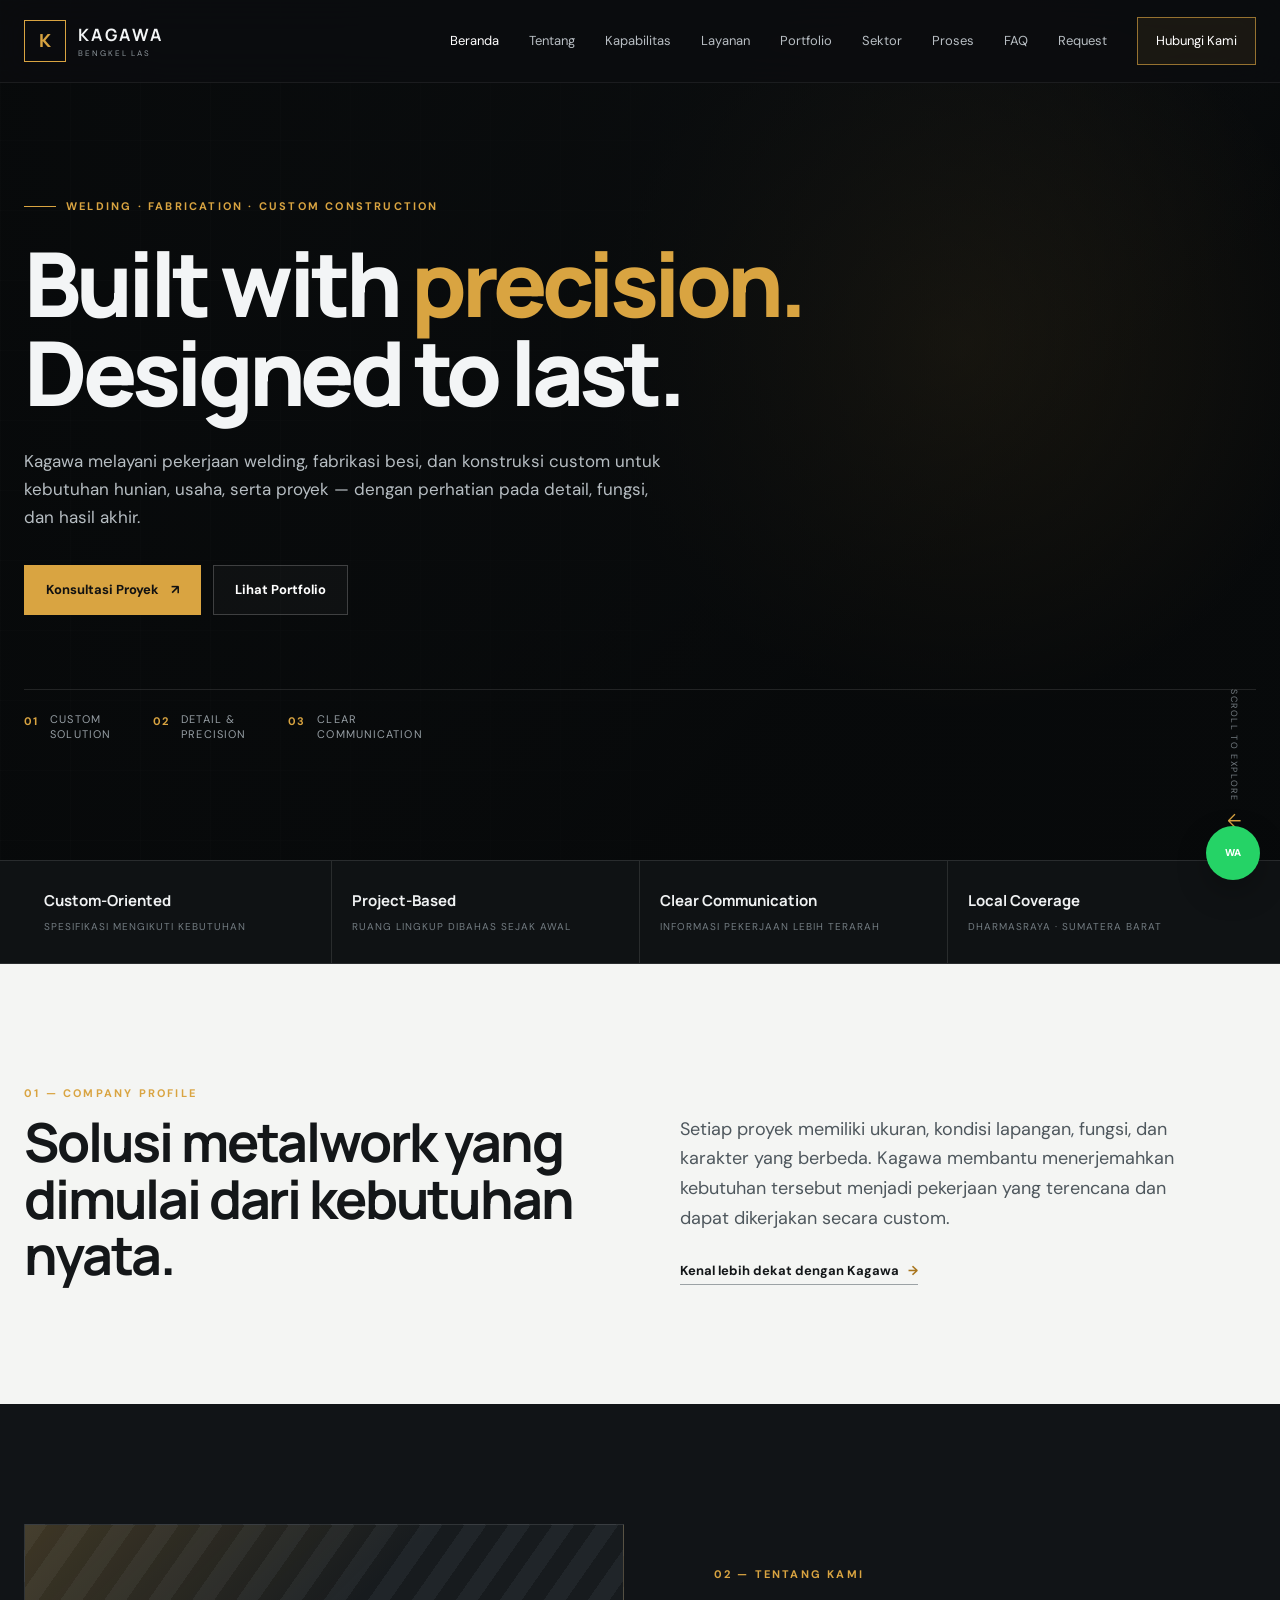
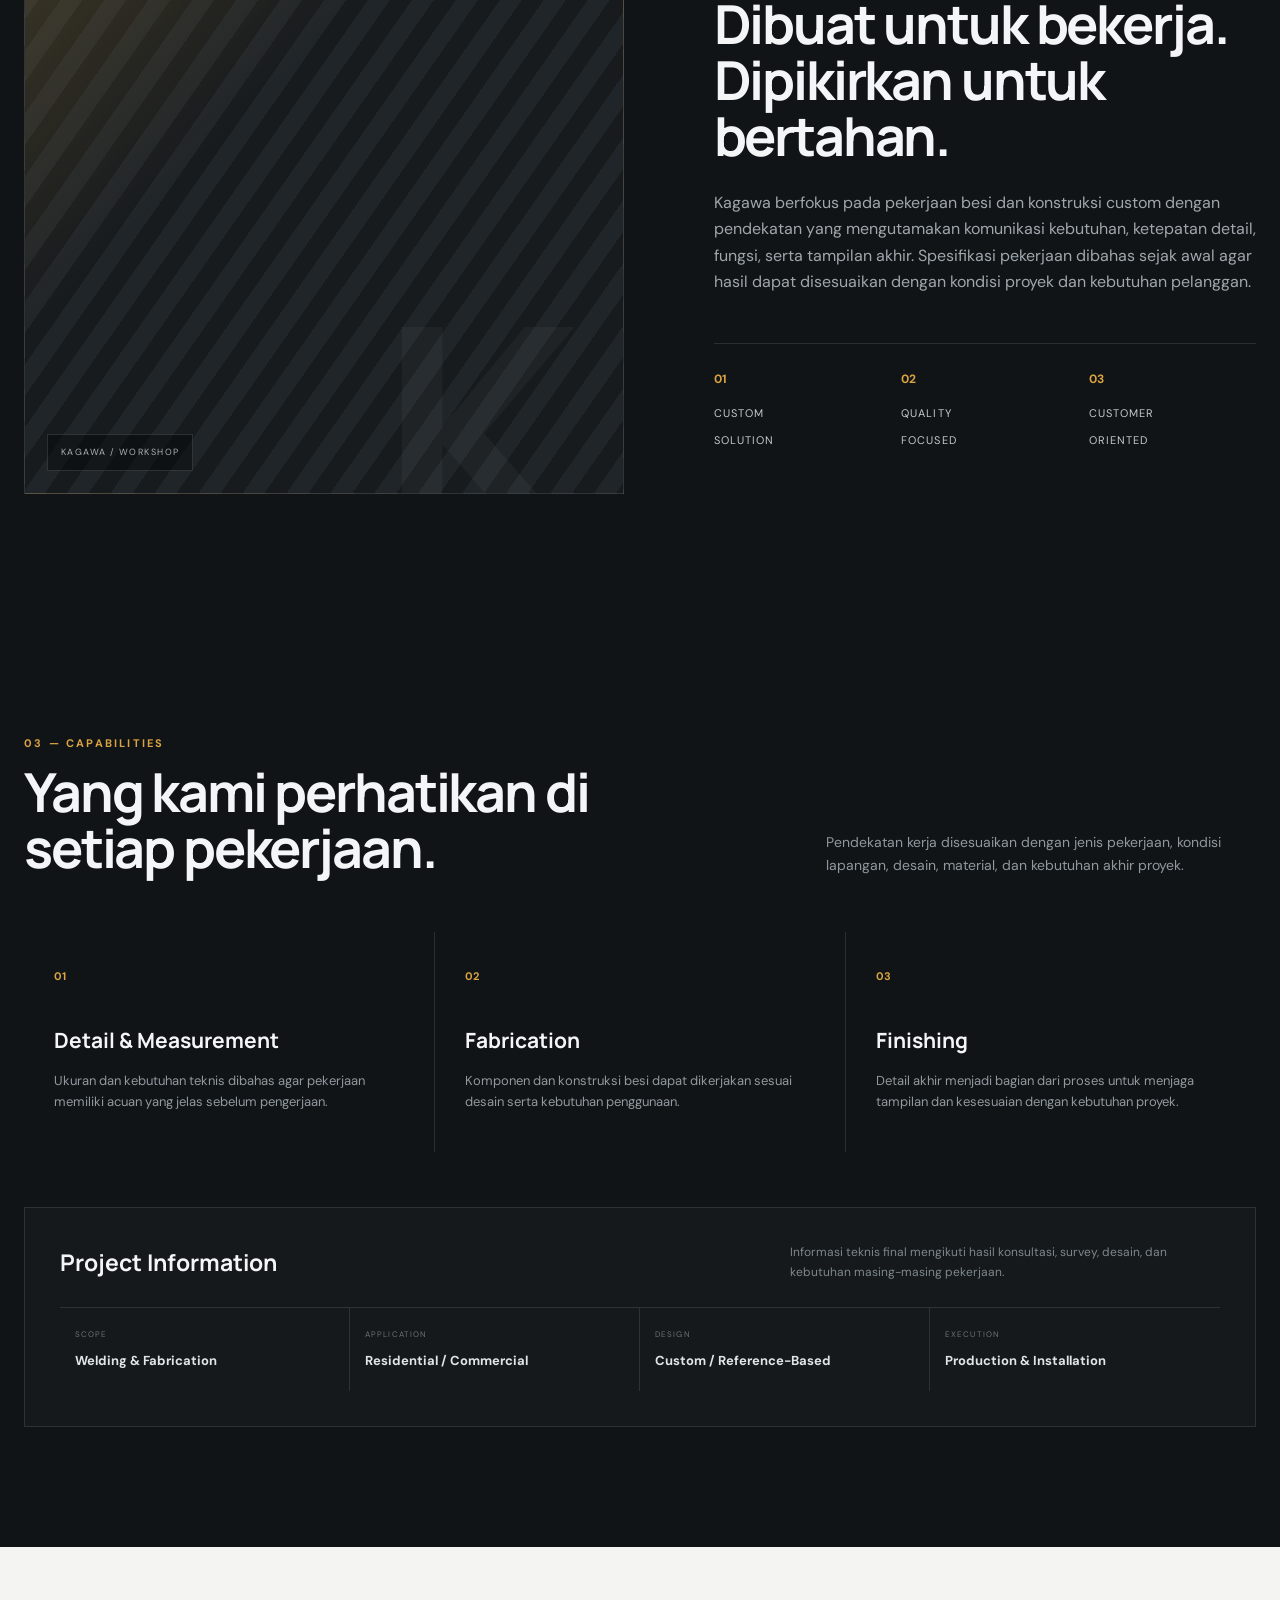
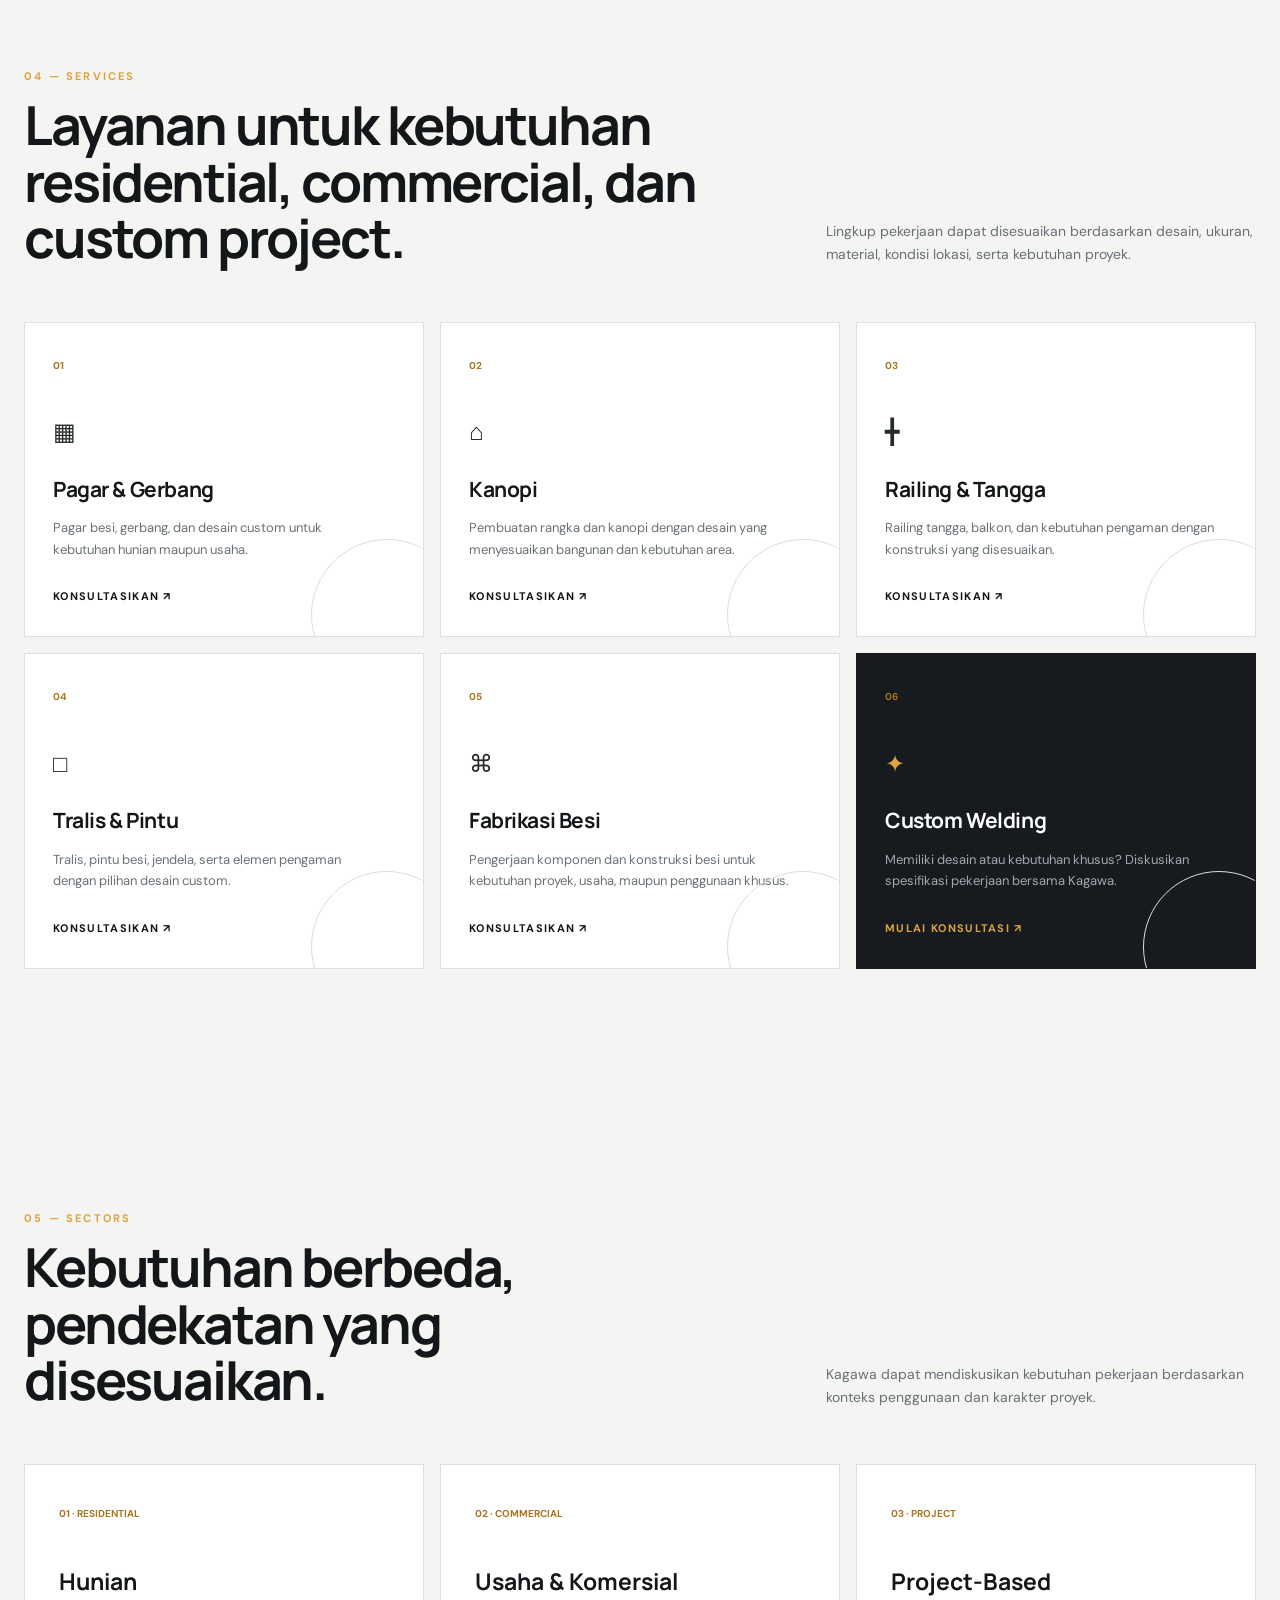
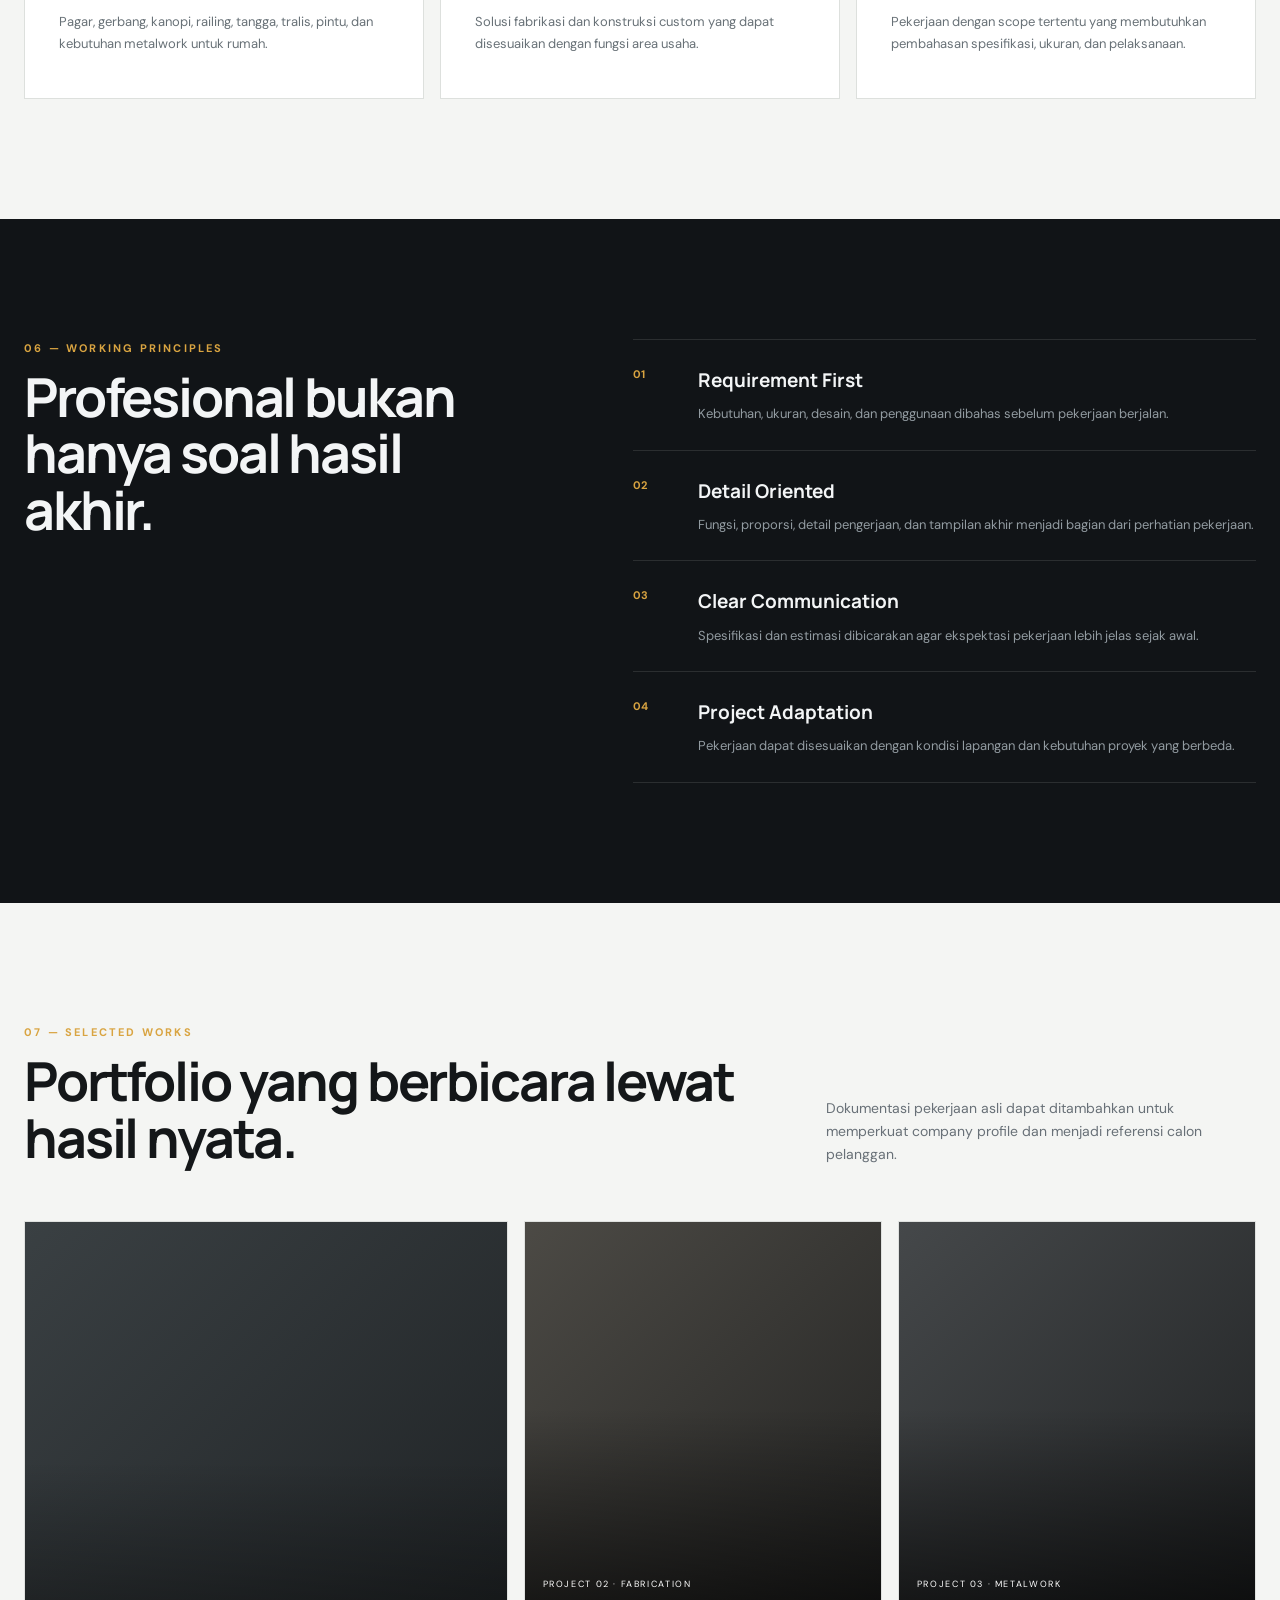
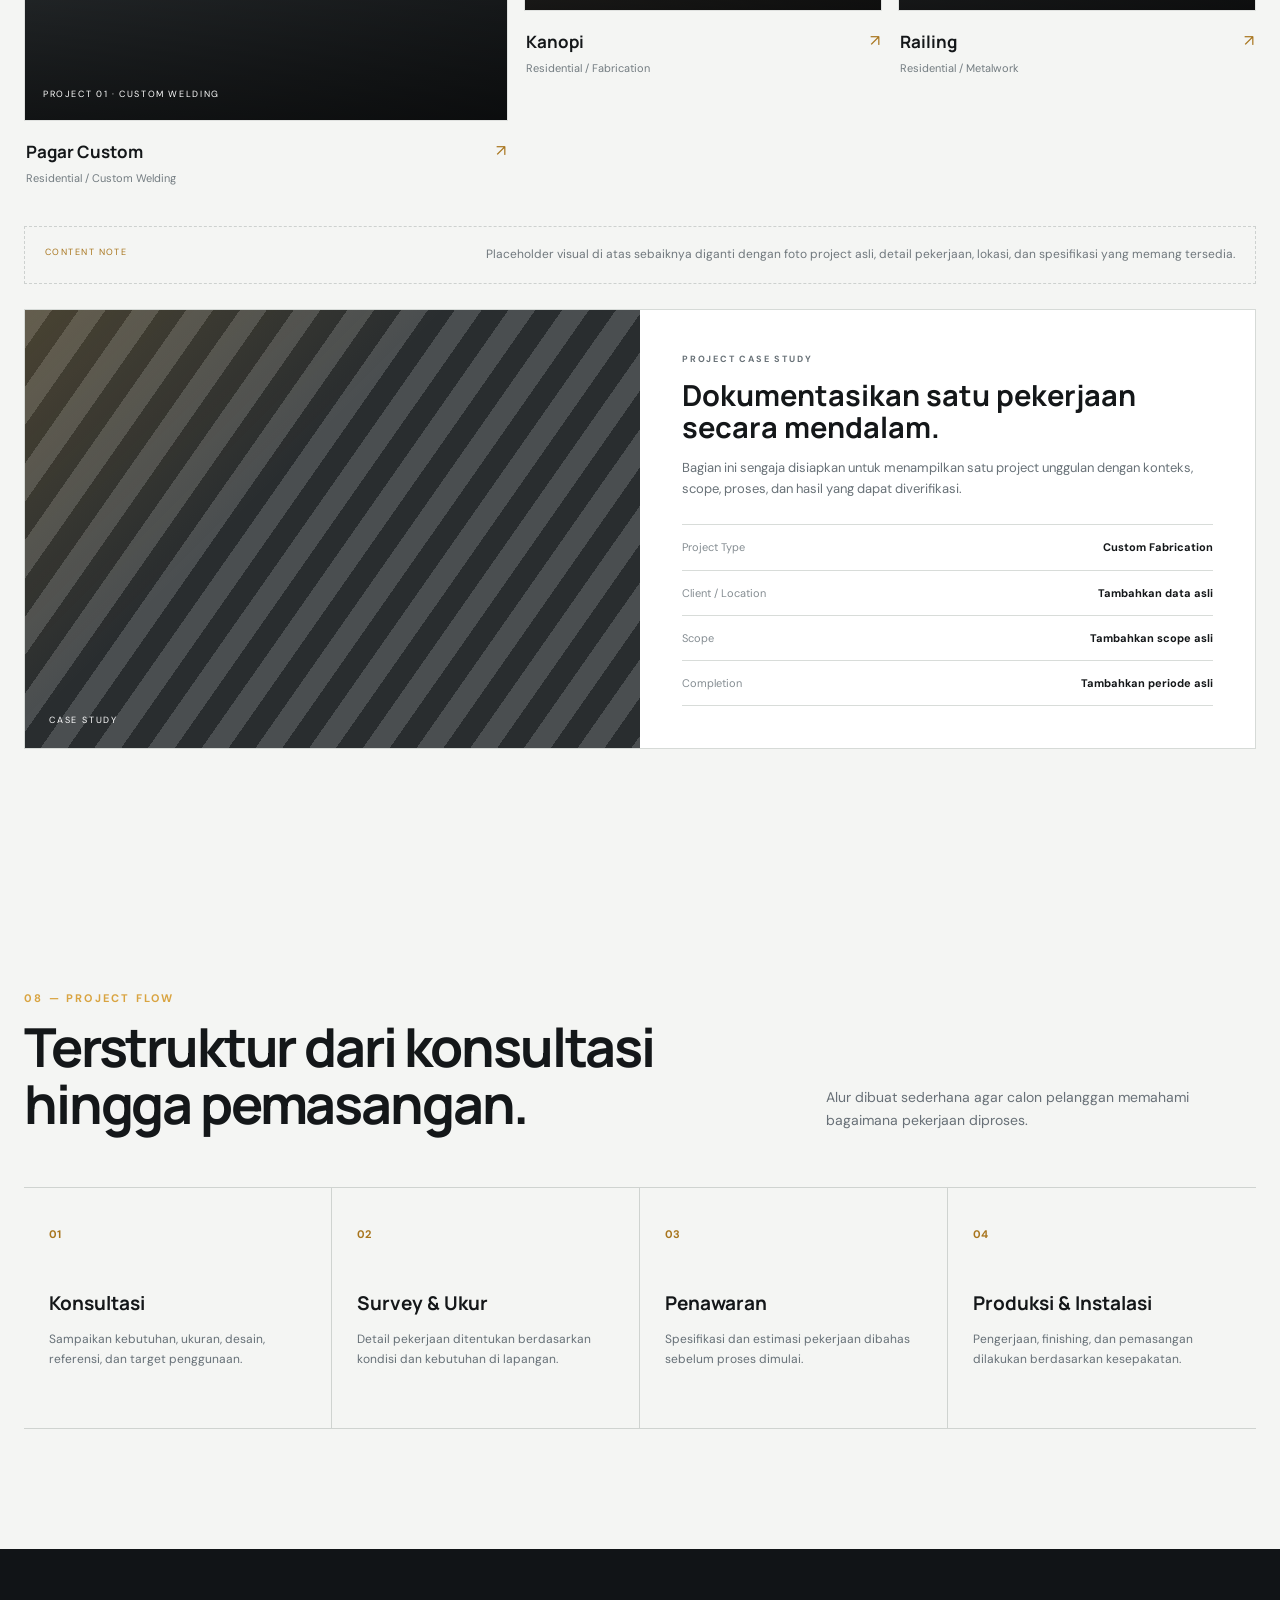
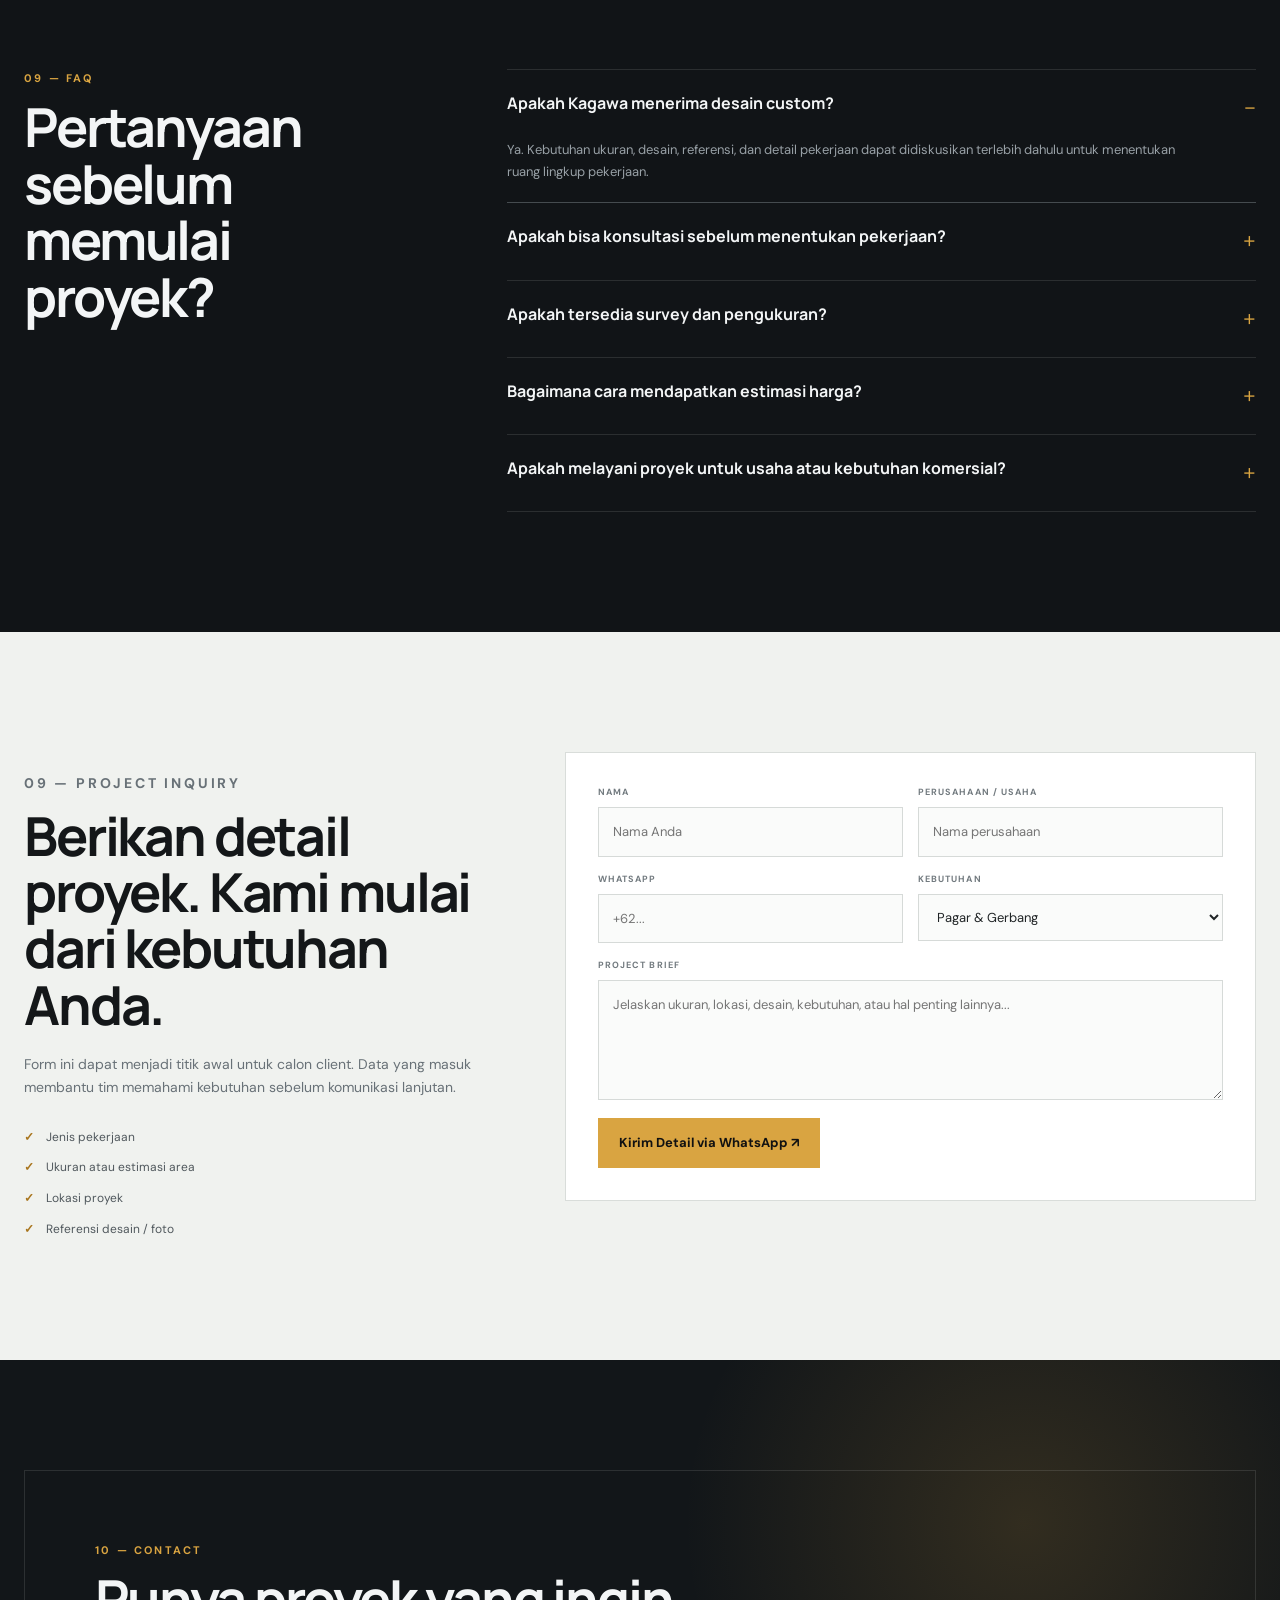
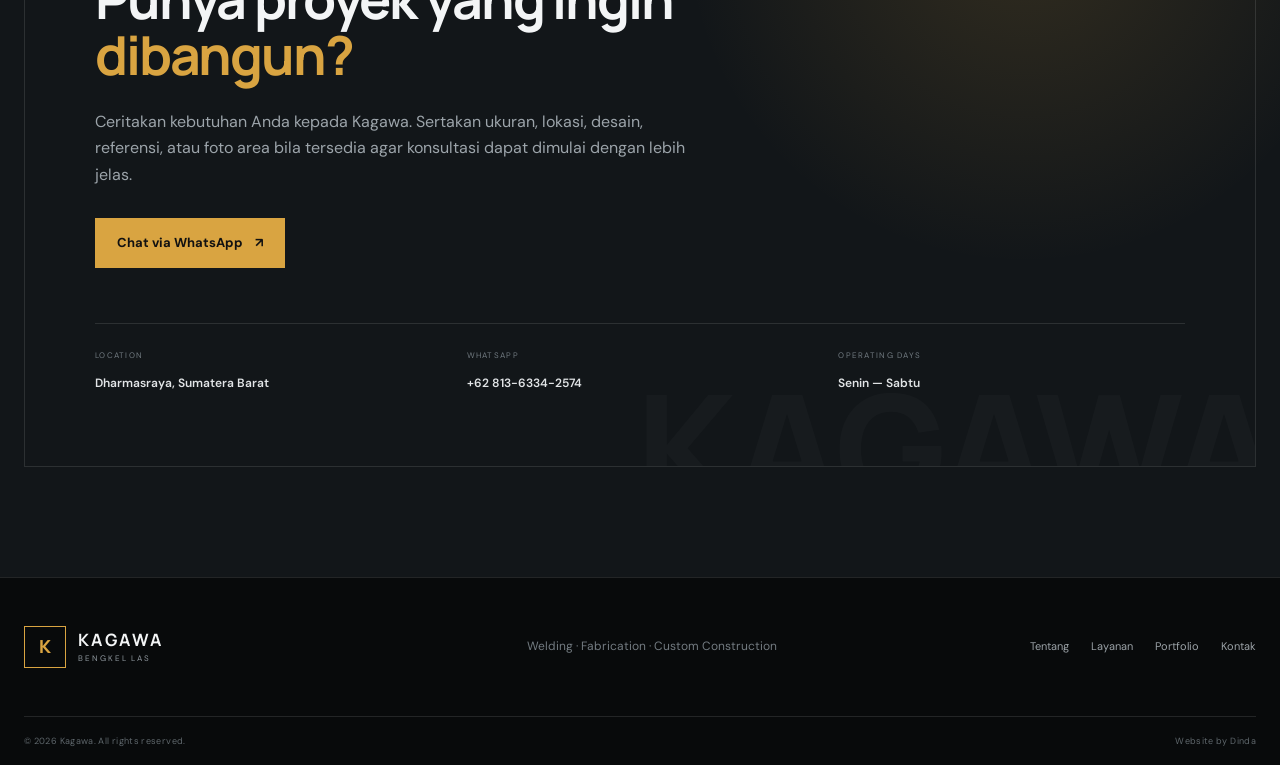
==== index.html @ aa4984dc "Rename kagawa_corporate_profile_v4.html to index.html" ====
<!DOCTYPE html>
<html lang="id">
<head>
  <meta charset="UTF-8">
  <meta name="viewport" content="width=device-width, initial-scale=1.0">

  <title>KAGAWA | Welding, Fabrication & Custom Construction</title>
  <meta name="description" content="Kagawa menyediakan pekerjaan welding, fabrikasi besi, dan custom construction untuk kebutuhan hunian, komersial, dan proyek.">
  <meta name="theme-color" content="#0b0d0f">

  <meta property="og:title" content="KAGAWA — Welding, Fabrication & Custom Construction">
  <meta property="og:description" content="Solusi pekerjaan las, fabrikasi, dan konstruksi custom dengan pendekatan yang terukur dan berorientasi pada kebutuhan proyek.">
  <meta property="og:type" content="website">

  <link rel="preconnect" href="https://fonts.googleapis.com">
  <link rel="preconnect" href="https://fonts.gstatic.com" crossorigin>
  <link href="https://fonts.googleapis.com/css2?family=DM+Sans:wght@400;500;600;700&family=Manrope:wght@500;600;700;800&display=swap" rel="stylesheet">

  <link rel="stylesheet" href="kagawa_v4.css">

</head>

<body>
<div class="page-loader" aria-hidden="true"><div class="loader-mark">K</div><div class="loader-line"><span></span></div><small>PREPARING EXPERIENCE</small></div>
<div class="scroll-progress" aria-hidden="true"><span></span></div>
<header class="site-header" id="top">
  <div class="container nav-wrap">
    <a class="brand" href="#top" aria-label="Kagawa">
      <span class="brand-mark">K</span>
      <span><strong>KAGAWA</strong><small>BENGKEL LAS</small></span>
    </a>

    <button class="menu-toggle" aria-label="Buka menu" aria-expanded="false">
      <span></span><span></span><span></span>
    </button>

    <nav class="nav-menu">
      <a href="#home" class="active">Beranda</a>
      <a href="#about">Tentang</a>
      <a href="#capabilities">Kapabilitas</a>
      <a href="#services">Layanan</a>
      <a href="#projects">Portfolio</a>
      <a href="#sectors">Sektor</a>
      <a href="#process">Proses</a>
      <a href="#faq">FAQ</a>
      <a href="#request">Request</a>
      <a href="#contact" class="nav-cta">Hubungi Kami</a>
    </nav>
  </div>
</header>

<main>
  <section class="hero hero-reveal" id="home">
    <div class="container hero-content">
      <div class="eyebrow"><span></span> WELDING · FABRICATION · CUSTOM CONSTRUCTION</div>
      <h1>Built with <em>precision.</em><br>Designed to last.</h1>
      <p class="hero-text">
        Kagawa melayani pekerjaan welding, fabrikasi besi, dan konstruksi custom
        untuk kebutuhan hunian, usaha, serta proyek — dengan perhatian pada
        detail, fungsi, dan hasil akhir.
      </p>

      <div class="hero-actions">
        <a href="#contact" class="btn btn-primary">Konsultasi Proyek <span>↗</span></a>
        <a href="#projects" class="btn btn-ghost">Lihat Portfolio</a>
      </div>

      <div class="hero-meta">
        <div><strong>01</strong><span>Custom<br>Solution</span></div>
        <div><strong>02</strong><span>Detail &<br>Precision</span></div>
        <div><strong>03</strong><span>Clear<br>Communication</span></div>
      </div>
    </div>
    <div class="hero-scroll">SCROLL TO EXPLORE <span>↓</span></div>
  </section>

  <section class="trust-strip reveal">
    <div class="container trust-grid">
      <div class="trust-item reveal-item"><strong>Custom-Oriented</strong><span>Spesifikasi mengikuti kebutuhan</span></div>
      <div class="trust-item reveal-item"><strong>Project-Based</strong><span>Ruang lingkup dibahas sejak awal</span></div>
      <div class="trust-item reveal-item"><strong>Clear Communication</strong><span>Informasi pekerjaan lebih terarah</span></div>
      <div class="trust-item reveal-item"><strong>Local Coverage</strong><span>Dharmasraya · Sumatera Barat</span></div>
    </div>
  </section>

  <section class="intro section reveal">
    <div class="container intro-grid">
      <div>
        <p class="section-label">01 — COMPANY PROFILE</p>
        <h2>Solusi metalwork yang dimulai dari kebutuhan nyata.</h2>
      </div>
      <div class="intro-copy">
        <p>
          Setiap proyek memiliki ukuran, kondisi lapangan, fungsi, dan karakter
          yang berbeda. Kagawa membantu menerjemahkan kebutuhan tersebut menjadi
          pekerjaan yang terencana dan dapat dikerjakan secara custom.
        </p>
        <a href="#about" class="text-link">Kenal lebih dekat dengan Kagawa <span>→</span></a>
      </div>
    </div>
  </section>

  <section class="about section dark reveal" id="about">
    <div class="container about-grid">
      <div class="about-image" role="img" aria-label="Visual workshop Kagawa">
        <div class="image-tag">KAGAWA / WORKSHOP</div>
      </div>

      <div class="about-content">
        <p class="section-label">02 — TENTANG KAMI</p>
        <h2>Dibuat untuk bekerja. Dipikirkan untuk bertahan.</h2>
        <p>
          Kagawa berfokus pada pekerjaan besi dan konstruksi custom dengan
          pendekatan yang mengutamakan komunikasi kebutuhan, ketepatan detail,
          fungsi, serta tampilan akhir. Spesifikasi pekerjaan dibahas sejak awal
          agar hasil dapat disesuaikan dengan kondisi proyek dan kebutuhan pelanggan.
        </p>

        <div class="stats">
          <div><strong>01</strong><span>Custom<br>Solution</span></div>
          <div><strong>02</strong><span>Quality<br>Focused</span></div>
          <div><strong>03</strong><span>Customer<br>Oriented</span></div>
        </div>
      </div>
    </div>
  </section>

  <section class="section dark" id="capabilities">
    <div class="container">
      <div class="section-head">
        <div>
          <p class="section-label">03 — CAPABILITIES</p>
          <h2>Yang kami perhatikan di setiap pekerjaan.</h2>
        </div>
        <p class="section-desc">
          Pendekatan kerja disesuaikan dengan jenis pekerjaan, kondisi lapangan,
          desain, material, dan kebutuhan akhir proyek.
        </p>
      </div>

      <div class="capability-grid reveal-item">
        <article class="capability reveal-item">
          <span class="capability-number">01</span>
          <h3>Detail & Measurement</h3>
          <p>Ukuran dan kebutuhan teknis dibahas agar pekerjaan memiliki acuan yang jelas sebelum pengerjaan.</p>
        </article>
        <article class="capability reveal-item">
          <span class="capability-number">02</span>
          <h3>Fabrication</h3>
          <p>Komponen dan konstruksi besi dapat dikerjakan sesuai desain serta kebutuhan penggunaan.</p>
        </article>
        <article class="capability reveal-item">
          <span class="capability-number">03</span>
          <h3>Finishing</h3>
          <p>Detail akhir menjadi bagian dari proses untuk menjaga tampilan dan kesesuaian dengan kebutuhan proyek.</p>
        </article>
      </div>

      <div class="spec-box">
        <div class="spec-box-head">
          <h3>Project Information</h3>
          <p>Informasi teknis final mengikuti hasil konsultasi, survey, desain, dan kebutuhan masing-masing pekerjaan.</p>
        </div>
        <div class="spec-grid">
          <div class="spec-item"><small>Scope</small><strong>Welding & Fabrication</strong></div>
          <div class="spec-item"><small>Application</small><strong>Residential / Commercial</strong></div>
          <div class="spec-item"><small>Design</small><strong>Custom / Reference-Based</strong></div>
          <div class="spec-item"><small>Execution</small><strong>Production & Installation</strong></div>
        </div>
      </div>
    </div>
  </section>

  <section class="services section light reveal" id="services">
    <div class="container">
      <div class="section-head">
        <div>
          <p class="section-label">04 — SERVICES</p>
          <h2>Layanan untuk kebutuhan residential, commercial, dan custom project.</h2>
        </div>
        <p class="section-desc">
          Lingkup pekerjaan dapat disesuaikan berdasarkan desain, ukuran, material,
          kondisi lokasi, serta kebutuhan proyek.
        </p>
      </div>

      <div class="service-grid">
        <article class="service-card reveal-item">
          <span class="service-number">01</span>
          <div class="service-icon">▦</div>
          <h3>Pagar & Gerbang</h3>
          <p>Pagar besi, gerbang, dan desain custom untuk kebutuhan hunian maupun usaha.</p>
          <a href="#contact">Konsultasikan ↗</a>
        </article>

        <article class="service-card reveal-item">
          <span class="service-number">02</span>
          <div class="service-icon">⌂</div>
          <h3>Kanopi</h3>
          <p>Pembuatan rangka dan kanopi dengan desain yang menyesuaikan bangunan dan kebutuhan area.</p>
          <a href="#contact">Konsultasikan ↗</a>
        </article>

        <article class="service-card reveal-item">
          <span class="service-number">03</span>
          <div class="service-icon">╋</div>
          <h3>Railing & Tangga</h3>
          <p>Railing tangga, balkon, dan kebutuhan pengaman dengan konstruksi yang disesuaikan.</p>
          <a href="#contact">Konsultasikan ↗</a>
        </article>

        <article class="service-card reveal-item">
          <span class="service-number">04</span>
          <div class="service-icon">□</div>
          <h3>Tralis & Pintu</h3>
          <p>Tralis, pintu besi, jendela, serta elemen pengaman dengan pilihan desain custom.</p>
          <a href="#contact">Konsultasikan ↗</a>
        </article>

        <article class="service-card reveal-item">
          <span class="service-number">05</span>
          <div class="service-icon">⌘</div>
          <h3>Fabrikasi Besi</h3>
          <p>Pengerjaan komponen dan konstruksi besi untuk kebutuhan proyek, usaha, maupun penggunaan khusus.</p>
          <a href="#contact">Konsultasikan ↗</a>
        </article>

        <article class="service-card service-featured reveal-item">
          <span class="service-number">06</span>
          <div class="service-icon">✦</div>
          <h3>Custom Welding</h3>
          <p>Memiliki desain atau kebutuhan khusus? Diskusikan spesifikasi pekerjaan bersama Kagawa.</p>
          <a href="#contact">Mulai Konsultasi ↗</a>
        </article>
      </div>
    </div>
  </section>

  <section class="section light" id="sectors">
    <div class="container">
      <div class="section-head">
        <div>
          <p class="section-label">05 — SECTORS</p>
          <h2>Kebutuhan berbeda, pendekatan yang disesuaikan.</h2>
        </div>
        <p class="section-desc">Kagawa dapat mendiskusikan kebutuhan pekerjaan berdasarkan konteks penggunaan dan karakter proyek.</p>
      </div>

      <div class="sector-grid">
        <article class="sector-card reveal-item">
          <span>01 · RESIDENTIAL</span>
          <h3>Hunian</h3>
          <p>Pagar, gerbang, kanopi, railing, tangga, tralis, pintu, dan kebutuhan metalwork untuk rumah.</p>
        </article>
        <article class="sector-card reveal-item">
          <span>02 · COMMERCIAL</span>
          <h3>Usaha & Komersial</h3>
          <p>Solusi fabrikasi dan konstruksi custom yang dapat disesuaikan dengan fungsi area usaha.</p>
        </article>
        <article class="sector-card reveal-item">
          <span>03 · PROJECT</span>
          <h3>Project-Based</h3>
          <p>Pekerjaan dengan scope tertentu yang membutuhkan pembahasan spesifikasi, ukuran, dan pelaksanaan.</p>
        </article>
      </div>
    </div>
  </section>

  <section class="why section dark reveal">
    <div class="container">
      <div class="why-grid">
        <div>
          <p class="section-label">06 — WORKING PRINCIPLES</p>
          <h2>Profesional bukan hanya soal hasil akhir.</h2>
        </div>

        <div class="why-list">
          <div class="why-item">
            <span>01</span>
            <div>
              <h3>Requirement First</h3>
              <p>Kebutuhan, ukuran, desain, dan penggunaan dibahas sebelum pekerjaan berjalan.</p>
            </div>
          </div>
          <div class="why-item">
            <span>02</span>
            <div>
              <h3>Detail Oriented</h3>
              <p>Fungsi, proporsi, detail pengerjaan, dan tampilan akhir menjadi bagian dari perhatian pekerjaan.</p>
            </div>
          </div>
          <div class="why-item">
            <span>03</span>
            <div>
              <h3>Clear Communication</h3>
              <p>Spesifikasi dan estimasi dibicarakan agar ekspektasi pekerjaan lebih jelas sejak awal.</p>
            </div>
          </div>
          <div class="why-item">
            <span>04</span>
            <div>
              <h3>Project Adaptation</h3>
              <p>Pekerjaan dapat disesuaikan dengan kondisi lapangan dan kebutuhan proyek yang berbeda.</p>
            </div>
          </div>
        </div>
      </div>
    </div>
  </section>

  <section class="projects section light" id="projects">
    <div class="container">
      <div class="section-head">
        <div>
          <p class="section-label">07 — SELECTED WORKS</p>
          <h2>Portfolio yang berbicara lewat hasil nyata.</h2>
        </div>
        <p class="section-desc">
          Dokumentasi pekerjaan asli dapat ditambahkan untuk memperkuat company profile
          dan menjadi referensi calon pelanggan.
        </p>
      </div>

      <div class="project-grid reveal-item">
        <article class="project project-large reveal-item">
          <div class="project-visual project-one reveal-item"><span>PROJECT 01 · CUSTOM WELDING</span></div>
          <div class="project-info reveal-item">
            <div><h3>Pagar Custom</h3><p>Residential / Custom Welding</p></div>
            <span>↗</span>
          </div>
        </article>

        <article class="project reveal-item">
          <div class="project-visual project-two reveal-item"><span>PROJECT 02 · FABRICATION</span></div>
          <div class="project-info reveal-item">
            <div><h3>Kanopi</h3><p>Residential / Fabrication</p></div>
            <span>↗</span>
          </div>
        </article>

        <article class="project reveal-item">
          <div class="project-visual project-three reveal-item"><span>PROJECT 03 · METALWORK</span></div>
          <div class="project-info reveal-item">
            <div><h3>Railing</h3><p>Residential / Metalwork</p></div>
            <span>↗</span>
          </div>
        </article>
      </div>

      <div class="portfolio-note">
        <span>CONTENT NOTE</span>
        <p>Placeholder visual di atas sebaiknya diganti dengan foto project asli, detail pekerjaan, lokasi, dan spesifikasi yang memang tersedia.</p>
      </div>

      <div class="case-study">
        <div class="case-image"></div>
        <div class="case-content">
          <p class="section-label">PROJECT CASE STUDY</p>
          <h3>Dokumentasikan satu pekerjaan secara mendalam.</h3>
          <p>Bagian ini sengaja disiapkan untuk menampilkan satu project unggulan dengan konteks, scope, proses, dan hasil yang dapat diverifikasi.</p>
          <div class="case-list">
            <div><span>Project Type</span><strong>Custom Fabrication</strong></div>
            <div><span>Client / Location</span><strong>Tambahkan data asli</strong></div>
            <div><span>Scope</span><strong>Tambahkan scope asli</strong></div>
            <div><span>Completion</span><strong>Tambahkan periode asli</strong></div>
          </div>
        </div>
      </div>
    </div>
  </section>

  <section class="process section light" id="process">
    <div class="container">
      <div class="section-head">
        <div>
          <p class="section-label">08 — PROJECT FLOW</p>
          <h2>Terstruktur dari konsultasi hingga pemasangan.</h2>
        </div>
        <p class="section-desc">Alur dibuat sederhana agar calon pelanggan memahami bagaimana pekerjaan diproses.</p>
      </div>

      <div class="process-grid">
        <div class="process-item reveal-item">
          <span>01</span>
          <h3>Konsultasi</h3>
          <p>Sampaikan kebutuhan, ukuran, desain, referensi, dan target penggunaan.</p>
        </div>
        <div class="process-item reveal-item">
          <span>02</span>
          <h3>Survey & Ukur</h3>
          <p>Detail pekerjaan ditentukan berdasarkan kondisi dan kebutuhan di lapangan.</p>
        </div>
        <div class="process-item reveal-item">
          <span>03</span>
          <h3>Penawaran</h3>
          <p>Spesifikasi dan estimasi pekerjaan dibahas sebelum proses dimulai.</p>
        </div>
        <div class="process-item reveal-item">
          <span>04</span>
          <h3>Produksi & Instalasi</h3>
          <p>Pengerjaan, finishing, dan pemasangan dilakukan berdasarkan kesepakatan.</p>
        </div>
      </div>
    </div>
  </section>

  <section class="section dark" id="faq">
    <div class="container faq-grid">
      <div>
        <p class="section-label">09 — FAQ</p>
        <h2>Pertanyaan sebelum memulai proyek?</h2>
      </div>

      <div class="faq-list">
        <details class="faq-item" open>
          <summary>Apakah Kagawa menerima desain custom?</summary>
          <p>Ya. Kebutuhan ukuran, desain, referensi, dan detail pekerjaan dapat didiskusikan terlebih dahulu untuk menentukan ruang lingkup pekerjaan.</p>
        </details>
        <details class="faq-item">
          <summary>Apakah bisa konsultasi sebelum menentukan pekerjaan?</summary>
          <p>Bisa. Konsultasi awal digunakan untuk memahami kebutuhan, kondisi pekerjaan, dan spesifikasi yang diperlukan sebelum penawaran.</p>
        </details>
        <details class="faq-item">
          <summary>Apakah tersedia survey dan pengukuran?</summary>
          <p>Survey dan pengukuran dapat dilakukan sesuai kebutuhan pekerjaan dan kondisi proyek.</p>
        </details>
        <details class="faq-item">
          <summary>Bagaimana cara mendapatkan estimasi harga?</summary>
          <p>Kirimkan kebutuhan, ukuran, lokasi, serta referensi desain jika tersedia. Detail pekerjaan kemudian dapat dibahas untuk penyusunan estimasi.</p>
        </details>
        <details class="faq-item">
          <summary>Apakah melayani proyek untuk usaha atau kebutuhan komersial?</summary>
          <p>Kagawa melayani kebutuhan rumah, usaha, dan pekerjaan proyek. Lingkup pekerjaan dapat dibahas berdasarkan kebutuhan masing-masing proyek.</p>
        </details>
      </div>
    </div>
  </section>

  <section class="quote-section section reveal" id="request">
    <div class="container quote-grid">
      <div class="quote-copy">
        <p class="section-label">09 — PROJECT INQUIRY</p>
        <h2>Berikan detail proyek. Kami mulai dari kebutuhan Anda.</h2>
        <p>Form ini dapat menjadi titik awal untuk calon client. Data yang masuk membantu tim memahami kebutuhan sebelum komunikasi lanjutan.</p>
        <div class="quote-checklist">
          <div><span>✓</span> Jenis pekerjaan</div>
          <div><span>✓</span> Ukuran atau estimasi area</div>
          <div><span>✓</span> Lokasi proyek</div>
          <div><span>✓</span> Referensi desain / foto</div>
        </div>
      </div>

      <form class="quote-form" id="projectForm">
        <div class="form-grid">
          <div class="field">
            <label for="name">Nama</label>
            <input id="name" name="name" placeholder="Nama Anda" required>
          </div>
          <div class="field">
            <label for="company">Perusahaan / Usaha</label>
            <input id="company" name="company" placeholder="Nama perusahaan">
          </div>
          <div class="field">
            <label for="phone">WhatsApp</label>
            <input id="phone" name="phone" placeholder="+62..." required>
          </div>
          <div class="field">
            <label for="service">Kebutuhan</label>
            <select id="service" name="service">
              <option>Pagar & Gerbang</option>
              <option>Kanopi</option>
              <option>Railing & Tangga</option>
              <option>Tralis & Pintu</option>
              <option>Fabrikasi Besi</option>
              <option>Custom Welding</option>
            </select>
          </div>
          <div class="field full">
            <label for="message">Project Brief</label>
            <textarea id="message" name="message" placeholder="Jelaskan ukuran, lokasi, desain, kebutuhan, atau hal penting lainnya..." required></textarea>
          </div>
        </div>
        <button class="btn btn-primary" type="submit">Kirim Detail via WhatsApp ↗</button>
      </form>
    </div>
  </section>

  <section class="cta reveal" id="contact">
    <div class="container cta-box">
      <p class="section-label">10 — CONTACT</p>
      <h2>Punya proyek yang ingin <em>dibangun?</em></h2>
      <p>
        Ceritakan kebutuhan Anda kepada Kagawa. Sertakan ukuran, lokasi, desain,
        referensi, atau foto area bila tersedia agar konsultasi dapat dimulai dengan lebih jelas.
      </p>

      <a class="btn btn-primary"
         href="https://wa.me/6281363342574?text=Halo%20Kagawa%2C%20saya%20ingin%20konsultasi%20mengenai%20pekerjaan%20las%20atau%20fabrikasi."
         target="_blank" rel="noopener">
        Chat via WhatsApp <span>↗</span>
      </a>

      <div class="contact-details">
        <div><small>LOCATION</small><strong>Dharmasraya, Sumatera Barat</strong></div>
        <div><small>WHATSAPP</small><strong>+62 813-6334-2574</strong></div>
        <div><small>OPERATING DAYS</small><strong>Senin — Sabtu</strong></div>
      </div>
    </div>
  </section>
</main>

<footer class="footer">
  <div class="container footer-main">
    <div class="brand footer-brand">
      <span class="brand-mark">K</span>
      <span><strong>KAGAWA</strong><small>BENGKEL LAS</small></span>
    </div>
    <p>Welding · Fabrication · Custom Construction</p>
    <div class="footer-links">
      <a href="#about">Tentang</a>
      <a href="#services">Layanan</a>
      <a href="#projects">Portfolio</a>
      <a href="#contact">Kontak</a>
    </div>
  </div>
  <div class="container footer-bottom">
    <span>© 2026 Kagawa. All rights reserved.</span>
    <span>Website by Dinda</span>
  </div>
</footer>

<a class="floating-wa" href="https://wa.me/6281363342574" target="_blank" rel="noopener" aria-label="WhatsApp"
   style="position:fixed;right:20px;bottom:20px;width:54px;height:54px;display:grid;place-items:center;border-radius:50%;background:#25D366;color:#fff;font-weight:800;font-size:10px;z-index:90;box-shadow:0 12px 30px rgba(0,0,0,.25)">WA</a>

<script src="kagawa_v4.js" defer></script>

</body>
</html>
---- kagawa_v4.css ----
:root{
      --bg:#0b0d0f;
      --bg-2:#111417;
      --surface:#171b1f;
      --surface-2:#1d2227;
      --line:rgba(255,255,255,.11);
      --text:#f3f5f6;
      --muted:#a5adb4;
      --dark:#111315;
      --paper:#f4f5f3;
      --paper-2:#e9ebe8;
      --ink:#141719;
      --accent:#d9a441;
      --accent-2:#f0c56b;
      --max:1240px;
      --radius:20px;
      --shadow:0 24px 80px rgba(0,0,0,.28);
    }

    *{box-sizing:border-box;margin:0;padding:0}
    html{scroll-behavior:smooth}
    body{
      font-family:"DM Sans",sans-serif;
      background:var(--bg);
      color:var(--text);
      line-height:1.65;
      overflow-x:hidden;
    }
    a{color:inherit;text-decoration:none}
    img{max-width:100%;display:block}
    button{font:inherit}
    .container{width:min(calc(100% - 48px),var(--max));margin:auto}

    /* NAV */
    .site-header{
      position:fixed;inset:0 0 auto;z-index:100;
      background:rgba(11,13,15,.82);
      backdrop-filter:blur(18px);
      border-bottom:1px solid rgba(255,255,255,.07);
    }
    .nav-wrap{height:82px;display:flex;align-items:center;justify-content:space-between;gap:30px}
    .brand{display:flex;align-items:center;gap:12px}
    .brand-mark{
      width:42px;height:42px;display:grid;place-items:center;
      border:1px solid var(--accent);color:var(--accent);
      font-family:"Manrope",sans-serif;font-weight:800;font-size:18px;
      letter-spacing:.04em;
    }
    .brand strong,.brand small{display:block;line-height:1}
    .brand strong{font-family:"Manrope",sans-serif;font-size:17px;letter-spacing:.14em}
    .brand small{margin-top:6px;color:#8f979e;font-size:8px;letter-spacing:.24em}
    .nav-menu{display:flex;align-items:center;gap:30px}
    .nav-menu>a{font-size:13px;color:#b8bec3;transition:.25s}
    .nav-menu>a:hover,.nav-menu>a.active{color:#fff}
    .nav-menu .nav-cta{
      padding:12px 18px;border:1px solid rgba(217,164,65,.65);
      color:#fff;background:rgba(217,164,65,.08)
    }
    .menu-toggle{display:none;background:none;border:0;color:#fff;cursor:pointer}
    .menu-toggle span{display:block;width:24px;height:2px;background:#fff;margin:5px}

    /* HERO */
    .hero{
      min-height:860px;display:flex;align-items:center;position:relative;
      background:
        linear-gradient(90deg,rgba(7,9,10,.97) 0%,rgba(7,9,10,.82) 42%,rgba(7,9,10,.35) 100%),
        radial-gradient(circle at 75% 40%,rgba(217,164,65,.15),transparent 34%),
        linear-gradient(135deg,#1b2023,#080a0b 70%);
      overflow:hidden;
    }
    .hero:before{
      content:"";position:absolute;inset:0;opacity:.16;
      background-image:linear-gradient(rgba(255,255,255,.07) 1px,transparent 1px),
                       linear-gradient(90deg,rgba(255,255,255,.07) 1px,transparent 1px);
      background-size:70px 70px;
      mask-image:linear-gradient(to right,black,transparent 80%);
    }
    .hero-content{position:relative;padding-top:80px}
    .eyebrow,.section-label{
      color:var(--accent);font-size:11px;font-weight:700;letter-spacing:.2em;
      text-transform:uppercase;
    }
    .eyebrow{display:flex;align-items:center;gap:10px;margin-bottom:24px}
    .eyebrow span{width:32px;height:1px;background:var(--accent)}
    .hero h1{
      max-width:780px;font-family:"Manrope",sans-serif;
      font-size:clamp(50px,7vw,94px);line-height:.99;letter-spacing:-.055em;
      font-weight:800;
    }
    em{font-style:normal;color:var(--accent)}
    .hero-text{max-width:650px;margin:30px 0 34px;color:#b6bdc2;font-size:17px}
    .hero-actions{display:flex;gap:12px;flex-wrap:wrap}
    .btn{
      min-height:50px;padding:0 21px;display:inline-flex;align-items:center;justify-content:center;
      gap:12px;border:1px solid transparent;font-size:13px;font-weight:700;transition:.25s;
    }
    .btn-primary{background:var(--accent);color:#111}
    .btn-primary:hover{background:var(--accent-2);transform:translateY(-2px)}
    .btn-ghost{border-color:rgba(255,255,255,.2);color:#fff;background:rgba(255,255,255,.03)}
    .btn-ghost:hover{background:#fff;color:#111}
    .hero-meta{display:flex;gap:42px;margin-top:74px;padding-top:22px;border-top:1px solid var(--line)}
    .hero-meta div{display:flex;gap:12px;align-items:flex-start}
    .hero-meta strong{color:var(--accent);font-size:11px;letter-spacing:.1em}
    .hero-meta span{font-size:11px;color:#969ea4;text-transform:uppercase;letter-spacing:.1em;line-height:1.4}
    .hero-scroll{position:absolute;right:32px;bottom:30px;color:#747c82;font-size:9px;letter-spacing:.18em;writing-mode:vertical-rl}
    .hero-scroll span{color:var(--accent);font-size:18px;margin-top:8px}

    /* COMMON */
    .section{padding:120px 0}
    .section-head{display:flex;justify-content:space-between;gap:50px;align-items:end;margin-bottom:55px}
    .section-head>div{max-width:720px}
    h2{
      margin-top:12px;font-family:"Manrope",sans-serif;
      font-size:clamp(34px,4.2vw,58px);line-height:1.05;letter-spacing:-.04em
    }
    .section-desc{max-width:430px;color:#8f989f;font-size:14px}
    .dark{background:var(--bg-2)}
    .light{background:var(--paper);color:var(--ink)}
    .light .section-desc{color:#687077}

    /* INTRO */
    .intro{background:var(--paper);color:var(--ink)}
    .intro-grid{display:grid;grid-template-columns:1fr 1fr;gap:80px;align-items:end}
    .intro h2{max-width:650px}
    .intro-copy{max-width:520px}
    .intro-copy p{font-size:18px;color:#4e575d;margin-bottom:24px}
    .text-link{font-size:13px;font-weight:700;border-bottom:1px solid #9ca2a5;padding-bottom:5px}
    .text-link span{color:#a8751d;margin-left:6px}

    /* ABOUT */
    .about-grid{display:grid;grid-template-columns:1.05fr .95fr;gap:90px;align-items:center}
    .about-image{
      min-height:570px;position:relative;overflow:hidden;
      background:
        linear-gradient(135deg,rgba(217,164,65,.2),transparent 35%),
        repeating-linear-gradient(125deg,#202529 0 18px,#171b1e 18px 36px);
      border:1px solid var(--line);
    }
    .about-image:after{
      content:"K";position:absolute;right:7%;bottom:-15%;
      font:800 300px/1 "Manrope";color:rgba(255,255,255,.035)
    }
    .image-tag{
      position:absolute;left:22px;bottom:22px;padding:10px 13px;
      border:1px solid rgba(255,255,255,.13);background:rgba(0,0,0,.38);
      color:#aab1b6;font-size:9px;letter-spacing:.16em
    }
    .about-content h2{max-width:600px}
    .about-content>p:not(.section-label){max-width:620px;color:#9fa7ad;margin-top:25px}
    .stats{display:grid;grid-template-columns:repeat(3,1fr);gap:20px;margin-top:48px;padding-top:26px;border-top:1px solid var(--line)}
    .stats strong{display:block;color:var(--accent);font-size:12px;margin-bottom:9px}
    .stats span{font-size:11px;text-transform:uppercase;letter-spacing:.1em;color:#c4c9cd}

    /* CAPABILITY */
    .capability-grid{display:grid;grid-template-columns:repeat(3,1fr);gap:1px;background:var(--line);margin-top:35px}
    .capability{background:var(--bg-2);padding:30px;min-height:220px}
    .capability-number{color:var(--accent);font-size:11px;font-weight:700}
    .capability h3{font-family:"Manrope";font-size:21px;margin:35px 0 12px}
    .capability p{font-size:13px;color:#90999f}

    /* SERVICES */
    .service-grid{display:grid;grid-template-columns:repeat(3,1fr);gap:16px}
    .service-card{
      position:relative;min-height:300px;padding:28px;background:#fff;border:1px solid #dde0dd;
      transition:.3s;overflow:hidden
    }
    .service-card:hover{transform:translateY(-5px);box-shadow:0 18px 50px rgba(0,0,0,.08)}
    .service-card:after{
      content:"";position:absolute;right:-40px;bottom:-55px;width:150px;height:150px;
      border:1px solid #ddd;border-radius:50%
    }
    .service-number{font-size:10px;color:#a8751d;font-weight:700}
    .service-icon{margin:35px 0 20px;font-size:24px;color:#252a2d}
    .service-card h3{font-family:"Manrope";font-size:21px;letter-spacing:-.02em}
    .service-card p{font-size:13px;color:#697177;margin:11px 0 22px;max-width:330px}
    .service-card a{font-size:11px;text-transform:uppercase;letter-spacing:.12em;font-weight:700}
    .service-featured{background:#171b1f;color:#fff;border-color:#171b1f}
    .service-featured p{color:#a1a9ae}.service-featured .service-icon{color:var(--accent)}
    .service-featured a{color:var(--accent)}

    /* WHY */
    .why-grid{display:grid;grid-template-columns:.9fr 1.1fr;gap:100px}
    .why-list{border-top:1px solid var(--line)}
    .why-item{display:grid;grid-template-columns:45px 1fr;gap:20px;padding:25px 0;border-bottom:1px solid var(--line)}
    .why-item>span{color:var(--accent);font-size:11px;font-weight:700}
    .why-item h3{font-family:"Manrope";font-size:19px}
    .why-item p{color:#929ba1;font-size:13px;margin-top:7px}

    /* PROJECTS */
    .project-grid{display:grid;grid-template-columns:1.35fr 1fr 1fr;gap:16px}
    .project-visual{
      min-height:390px;display:flex;align-items:flex-end;padding:18px;
      background:
        linear-gradient(180deg,transparent 40%,rgba(0,0,0,.82)),
        linear-gradient(135deg,#3a4043,#16191b);
      border:1px solid #dfe1df;
    }
    .project-large .project-visual{min-height:500px}
    .project-two{background:linear-gradient(180deg,transparent 40%,rgba(0,0,0,.82)),linear-gradient(135deg,#4c4a45,#1a1b1b)}
    .project-three{background:linear-gradient(180deg,transparent 40%,rgba(0,0,0,.82)),linear-gradient(135deg,#45484a,#181a1b)}
    .project-visual span{color:#fff;font-size:9px;letter-spacing:.18em}
    .project-info{display:flex;justify-content:space-between;gap:15px;padding:17px 2px}
    .project-info h3{font-family:"Manrope";font-size:17px}
    .project-info p{font-size:11px;color:#737c81;margin-top:3px}
    .project-info>span{color:#a8751d}
    .portfolio-note{
      margin-top:22px;padding:18px 20px;border:1px dashed #cdd1cf;
      display:flex;justify-content:space-between;gap:20px;color:#70787d
    }
    .portfolio-note span{font-size:9px;letter-spacing:.16em;color:#a8751d}
    .portfolio-note p{font-size:12px}

    /* PROCESS */
    .process-grid{display:grid;grid-template-columns:repeat(4,1fr);gap:0;border-top:1px solid #cfd3d0;border-bottom:1px solid #cfd3d0}
    .process-item{padding:32px 25px;border-right:1px solid #cfd3d0;min-height:240px}
    .process-item:last-child{border-right:0}
    .process-item>span{color:#a8751d;font-weight:700;font-size:11px}
    .process-item h3{font-family:"Manrope";font-size:19px;margin:42px 0 10px}
    .process-item p{font-size:12px;color:#667077}

    /* FAQ */
    .faq-grid{display:grid;grid-template-columns:.7fr 1.3fr;gap:80px}
    .faq-list{border-top:1px solid var(--line)}
    details{border-bottom:1px solid var(--line);padding:20px 0}
    summary{cursor:pointer;list-style:none;font-family:"Manrope";font-size:16px;font-weight:700;display:flex;justify-content:space-between;gap:20px}
    summary::-webkit-details-marker{display:none}
    summary:after{content:"+";color:var(--accent);font-size:22px;font-weight:400}
    details[open] summary:after{content:"−"}
    details p{color:#98a0a6;font-size:13px;max-width:700px;padding:13px 30px 0 0}

    /* CTA */
    .cta{padding:110px 0;background:
      radial-gradient(circle at 80% 20%,rgba(217,164,65,.16),transparent 28%),
      #121619;
    }
    .cta-box{border:1px solid var(--line);padding:70px;position:relative;overflow:hidden}
    .cta-box:after{content:"KAGAWA";position:absolute;right:-20px;bottom:-55px;font:800 150px/1 "Manrope";color:rgba(255,255,255,.025)}
    .cta-box h2{max-width:800px}
    .cta-box>p:not(.section-label){max-width:610px;color:#9ca4aa;margin:25px 0 30px}
    .contact-details{display:grid;grid-template-columns:repeat(3,1fr);gap:25px;margin-top:55px;padding-top:25px;border-top:1px solid var(--line)}
    .contact-details small{display:block;color:#717a80;font-size:8px;letter-spacing:.16em;margin-bottom:7px}
    .contact-details strong{font-size:12px;font-weight:600;color:#e2e5e7}


    /* V2 BUSINESS SECTIONS */
    .trust-strip{background:#0f1214;border-top:1px solid var(--line);border-bottom:1px solid var(--line)}
    .trust-grid{display:grid;grid-template-columns:repeat(4,1fr)}
    .trust-item{padding:28px 20px;border-right:1px solid var(--line)}
    .trust-item:last-child{border-right:0}
    .trust-item strong{display:block;color:#f0f2f3;font-family:"Manrope";font-size:15px}
    .trust-item span{display:block;color:#737c82;font-size:10px;margin-top:5px;text-transform:uppercase;letter-spacing:.1em}

    .sector-grid{display:grid;grid-template-columns:repeat(3,1fr);gap:16px}
    .sector-card{padding:34px;background:#fff;border:1px solid #dde0dd;min-height:235px;position:relative}
    .sector-card span{font-size:10px;color:#a8751d;font-weight:700}
    .sector-card h3{font-family:"Manrope";font-size:23px;margin:38px 0 10px}
    .sector-card p{font-size:13px;color:#687177;max-width:340px}

    .spec-box{margin-top:55px;padding:35px;background:#15191c;border:1px solid var(--line)}
    .spec-box-head{display:flex;justify-content:space-between;gap:25px;align-items:end;margin-bottom:25px}
    .spec-box-head h3{font-family:"Manrope";font-size:23px}
    .spec-box-head p{color:#7e878d;font-size:12px;max-width:430px}
    .spec-grid{display:grid;grid-template-columns:repeat(4,1fr);border-top:1px solid var(--line)}
    .spec-item{padding:20px 15px;border-right:1px solid var(--line)}
    .spec-item:last-child{border-right:0}
    .spec-item small{display:block;color:#697278;font-size:8px;letter-spacing:.14em;text-transform:uppercase}
    .spec-item strong{display:block;margin-top:8px;font-size:13px;color:#e1e5e7}

    .case-study{margin-top:25px;display:grid;grid-template-columns:1fr 1fr;border:1px solid #d6dad7;background:#fff}
    .case-image{min-height:360px;background:
      linear-gradient(135deg,rgba(217,164,65,.18),transparent 40%),
      repeating-linear-gradient(125deg,#4a4e50 0 22px,#292d2f 22px 44px);
      position:relative}
    .case-image:after{content:"CASE STUDY";position:absolute;left:24px;bottom:20px;color:#fff;font-size:9px;letter-spacing:.2em}
    .case-content{padding:42px}
    .case-content .section-label{font-size:9px}
    .case-content h3{font-family:"Manrope";font-size:29px;line-height:1.1;margin:13px 0}
    .case-content>p{color:#687177;font-size:13px}
    .case-list{margin-top:25px;border-top:1px solid #d8dcd9}
    .case-list div{display:flex;justify-content:space-between;gap:20px;padding:13px 0;border-bottom:1px solid #d8dcd9;font-size:11px}
    .case-list span{color:#858d92}.case-list strong{text-align:right}

    .quote-section{background:#f0f2ef;color:var(--ink)}
    .quote-grid{display:grid;grid-template-columns:.8fr 1.2fr;gap:80px;align-items:start}
    .quote-copy h2{max-width:530px}
    .quote-copy p{color:#687177;font-size:14px;margin-top:20px;max-width:470px}
    .quote-checklist{margin-top:28px;display:grid;gap:11px}
    .quote-checklist div{font-size:12px;color:#50585d}
    .quote-checklist span{color:#a8751d;font-weight:800;margin-right:9px}
    .quote-form{background:#fff;border:1px solid #d9ddda;padding:32px}
    .form-grid{display:grid;grid-template-columns:1fr 1fr;gap:15px}
    .field{display:flex;flex-direction:column;gap:7px}
    .field.full{grid-column:1/-1}
    .field label{font-size:9px;font-weight:700;letter-spacing:.12em;text-transform:uppercase;color:#727a7f}
    .field input,.field textarea,.field select{
      width:100%;border:1px solid #d6dad8;background:#fafbfa;padding:13px 14px;
      font:inherit;font-size:13px;color:#202426;outline:none
    }
    .field textarea{min-height:120px;resize:vertical}
    .field input:focus,.field textarea:focus,.field select:focus{border-color:#a8751d}
    .quote-form .btn{margin-top:18px;border:0;cursor:pointer}

    @media(max-width:900px){
      .trust-grid{grid-template-columns:1fr 1fr}
      .trust-item:nth-child(2){border-right:0}
      .trust-item:nth-child(n+3){border-top:1px solid var(--line)}
      .sector-grid{grid-template-columns:1fr 1fr}
      .spec-grid{grid-template-columns:1fr 1fr}
      .case-study{grid-template-columns:1fr}
      .quote-grid{grid-template-columns:1fr;gap:45px}
    }
    @media(max-width:620px){
      .trust-grid,.sector-grid,.spec-grid,.form-grid{grid-template-columns:1fr}
      .trust-item{border-right:0!important;border-top:1px solid var(--line)}
      .trust-item:first-child{border-top:0}
      .spec-item{border-right:0;border-top:1px solid var(--line)}
      .spec-item:first-child{border-top:0}
      .field.full{grid-column:auto}
      .case-content{padding:28px 22px}
      .quote-form{padding:22px 18px}
    }

    /* FOOTER */
    .footer{background:#080a0b;border-top:1px solid var(--line)}
    .footer-main{padding:48px 0;display:grid;grid-template-columns:1fr 1fr auto;gap:30px;align-items:center}
    .footer-main>p{color:#737b81;font-size:12px}
    .footer-links{display:flex;gap:22px;justify-content:flex-end}
    .footer-links a{font-size:11px;color:#9ba2a7}
    .footer-links a:hover{color:#fff}
    .footer-bottom{padding:17px 0;border-top:1px solid var(--line);display:flex;justify-content:space-between;color:#5f676c;font-size:9px;letter-spacing:.04em}

    @media(max-width:900px){
      .nav-menu{position:absolute;top:82px;left:0;right:0;padding:20px 24px;display:none;flex-direction:column;align-items:stretch;background:#0b0d0f;border-bottom:1px solid var(--line)}
      .nav-menu.open{display:flex}
      .nav-menu .nav-cta{text-align:center}
      .menu-toggle{display:block}
      .hero{min-height:760px}
      .intro-grid,.about-grid,.why-grid,.faq-grid{grid-template-columns:1fr;gap:45px}
      .capability-grid,.service-grid{grid-template-columns:1fr 1fr}
      .project-grid{grid-template-columns:1fr 1fr}
      .project-large{grid-column:1/-1}
      .project-large .project-visual{min-height:430px}
      .process-grid{grid-template-columns:1fr 1fr}
      .process-item:nth-child(2){border-right:0}
      .process-item:nth-child(n+3){border-top:1px solid #cfd3d0}
      .footer-main{grid-template-columns:1fr}
      .footer-links{justify-content:flex-start}
    }

    @media(max-width:620px){
      .container{width:min(calc(100% - 30px),var(--max))}
      .section{padding:82px 0}
      .hero{min-height:720px}
      .hero h1{font-size:49px}
      .hero-text{font-size:15px}
      .hero-meta{gap:18px;flex-wrap:wrap;margin-top:55px}
      .hero-scroll{display:none}
      .section-head{display:block;margin-bottom:38px}
      .section-desc{margin-top:18px}
      .capability-grid,.service-grid,.project-grid,.process-grid{grid-template-columns:1fr}
      .project-large{grid-column:auto}
      .project-visual,.project-large .project-visual{min-height:330px}
      .process-item{border-right:0!important;border-top:1px solid #cfd3d0!important}
      .process-item:first-child{border-top:0!important}
      .cta-box{padding:42px 25px}
      .contact-details{grid-template-columns:1fr}
      .portfolio-note{display:block}
      .portfolio-note p{margin-top:8px}
      .stats{gap:12px}
      .stats span{font-size:9px}
    }


/* =========================================================
   V4 ANIMATED CORPORATE EXPERIENCE
   ========================================================= */
html { scroll-behavior: smooth; }
body { overflow-x:hidden; }

/* Page loader */
.page-loader{position:fixed;inset:0;background:#080a0b;z-index:9999;display:grid;place-items:center;align-content:center;gap:16px;transition:opacity .7s ease,visibility .7s ease}
.page-loader.is-loaded{opacity:0;visibility:hidden;pointer-events:none}
.loader-mark{width:58px;height:58px;border:1px solid rgba(255,255,255,.25);display:grid;place-items:center;color:#fff;font-family:"Manrope",sans-serif;font-weight:800;font-size:23px;letter-spacing:.08em;animation:loaderPulse 1.4s ease-in-out infinite}
.loader-line{width:150px;height:1px;background:rgba(255,255,255,.12);overflow:hidden}.loader-line span{display:block;width:45%;height:100%;background:#c08a32;animation:loaderLine 1.2s ease-in-out infinite}
.page-loader small{font-size:8px;letter-spacing:.25em;color:#777f84}
@keyframes loaderPulse{0%,100%{transform:scale(.94);opacity:.55}50%{transform:scale(1);opacity:1}}
@keyframes loaderLine{0%{transform:translateX(-120%)}100%{transform:translateX(330%)}}

/* Scroll progress */
.scroll-progress{position:fixed;left:0;top:0;width:100%;height:2px;z-index:1001;pointer-events:none;background:transparent}.scroll-progress span{display:block;width:0;height:100%;background:#c08a32;box-shadow:0 0 12px rgba(192,138,50,.45)}

/* Reveal system */
.reveal,.hero-reveal{opacity:0;transform:translateY(34px);transition:opacity .85s cubic-bezier(.2,.7,.2,1),transform .85s cubic-bezier(.2,.7,.2,1)}
.reveal.is-visible,.hero-reveal.is-visible{opacity:1;transform:none}
.reveal-item{opacity:0;transform:translateY(28px);transition:opacity .7s cubic-bezier(.2,.7,.2,1),transform .7s cubic-bezier(.2,.7,.2,1)}
.reveal-item.is-visible{opacity:1;transform:none}
.reveal-item:nth-child(1){transition-delay:.04s}.reveal-item:nth-child(2){transition-delay:.10s}.reveal-item:nth-child(3){transition-delay:.16s}.reveal-item:nth-child(4){transition-delay:.22s}.reveal-item:nth-child(5){transition-delay:.28s}.reveal-item:nth-child(6){transition-delay:.34s}

/* Hero entrance */
.hero .eyebrow{animation:heroUp .8s .25s both cubic-bezier(.2,.7,.2,1)}
.hero h1{animation:heroUp .95s .38s both cubic-bezier(.2,.7,.2,1)}
.hero .hero-text{animation:heroUp .85s .52s both cubic-bezier(.2,.7,.2,1)}
.hero .hero-actions{animation:heroUp .8s .66s both cubic-bezier(.2,.7,.2,1)}
.hero .hero-meta{animation:heroUp .8s .82s both cubic-bezier(.2,.7,.2,1)}
.hero-scroll{animation:scrollHint 2.2s 1.1s ease-in-out infinite}
@keyframes heroUp{from{opacity:0;transform:translateY(26px)}to{opacity:1;transform:translateY(0)}}
@keyframes scrollHint{0%,100%{transform:translateY(0);opacity:.65}50%{transform:translateY(7px);opacity:1}}

/* Hero atmospheric motion */
.hero:before{animation:heroGlow 9s ease-in-out infinite alternate;transform-origin:center}
.hero:after{animation:heroGrid 16s linear infinite}
@keyframes heroGlow{0%{transform:scale(1) translate3d(0,0,0);opacity:.65}100%{transform:scale(1.08) translate3d(2%, -2%,0);opacity:1}}
@keyframes heroGrid{0%{background-position:0 0,0 0}100%{background-position:70px 70px,0 0}}

/* Premium hover motion */
.btn{transition:transform .28s ease,box-shadow .28s ease,background-color .28s ease,border-color .28s ease}
.btn:hover{transform:translateY(-3px)}
.service-card,.capability,.sector-card,.project,.process-item{transition:transform .45s cubic-bezier(.2,.7,.2,1),box-shadow .45s ease,border-color .35s ease}
.service-card:hover,.capability:hover,.sector-card:hover,.project:hover,.process-item:hover{transform:translateY(-7px)}
.service-icon{transition:transform .45s cubic-bezier(.2,.7,.2,1)}
.service-card:hover .service-icon{transform:rotate(-7deg) scale(1.08)}
.project-visual{overflow:hidden}.project-visual:after{transition:transform .7s cubic-bezier(.2,.7,.2,1),opacity .5s ease}.project:hover .project-visual:after{transform:scale(1.04);opacity:.72}

/* Image-like project surfaces */
.project-visual{background-size:120% 120%;transition:background-size 1s cubic-bezier(.2,.7,.2,1)}
.project:hover .project-visual{background-size:128% 128%}

/* About visual breathing */
.about-image:before{animation:workshopLight 5s ease-in-out infinite alternate}
@keyframes workshopLight{from{transform:translateX(-10%) scale(1)}to{transform:translateX(10%) scale(1.08)}}

/* FAQ */
.faq-item{transition:border-color .3s ease,background .3s ease;overflow:hidden}.faq-item[open]{border-color:#454b4f}.faq-item summary{transition:color .25s ease}.faq-item summary:hover{color:#c08a32}.faq-item p{animation:faqOpen .4s ease both}
@keyframes faqOpen{from{opacity:0;transform:translateY(-6px)}to{opacity:1;transform:none}}

/* Floating WhatsApp */
.floating-wa{animation:waFloat 3s ease-in-out infinite;transition:transform .25s ease,box-shadow .25s ease!important}.floating-wa:hover{animation-play-state:paused;transform:translateY(-5px) scale(1.05)!important;box-shadow:0 16px 36px rgba(0,0,0,.34)!important}
@keyframes waFloat{0%,100%{transform:translateY(0)}50%{transform:translateY(-6px)}}

/* Header scroll state */
.site-header{transition:background .35s ease,box-shadow .35s ease,backdrop-filter .35s ease}
.site-header.scrolled{background:rgba(8,10,11,.88);backdrop-filter:blur(14px);box-shadow:0 8px 30px rgba(0,0,0,.16)}

/* Focus accessibility */
a:focus-visible,button:focus-visible,input:focus-visible,textarea:focus-visible,select:focus-visible,summary:focus-visible{outline:2px solid #c08a32;outline-offset:4px}

@media (prefers-reduced-motion: reduce){
  html{scroll-behavior:auto}.page-loader,.reveal,.hero-reveal,.reveal-item,.btn,.service-card,.capability,.sector-card,.project,.process-item,.site-header{transition:none!important}.hero .eyebrow,.hero h1,.hero .hero-text,.hero .hero-actions,.hero .hero-meta,.hero-scroll,.hero:before,.hero:after,.about-image:before,.floating-wa{animation:none!important}.reveal,.hero-reveal,.reveal-item{opacity:1!important;transform:none!important}
}
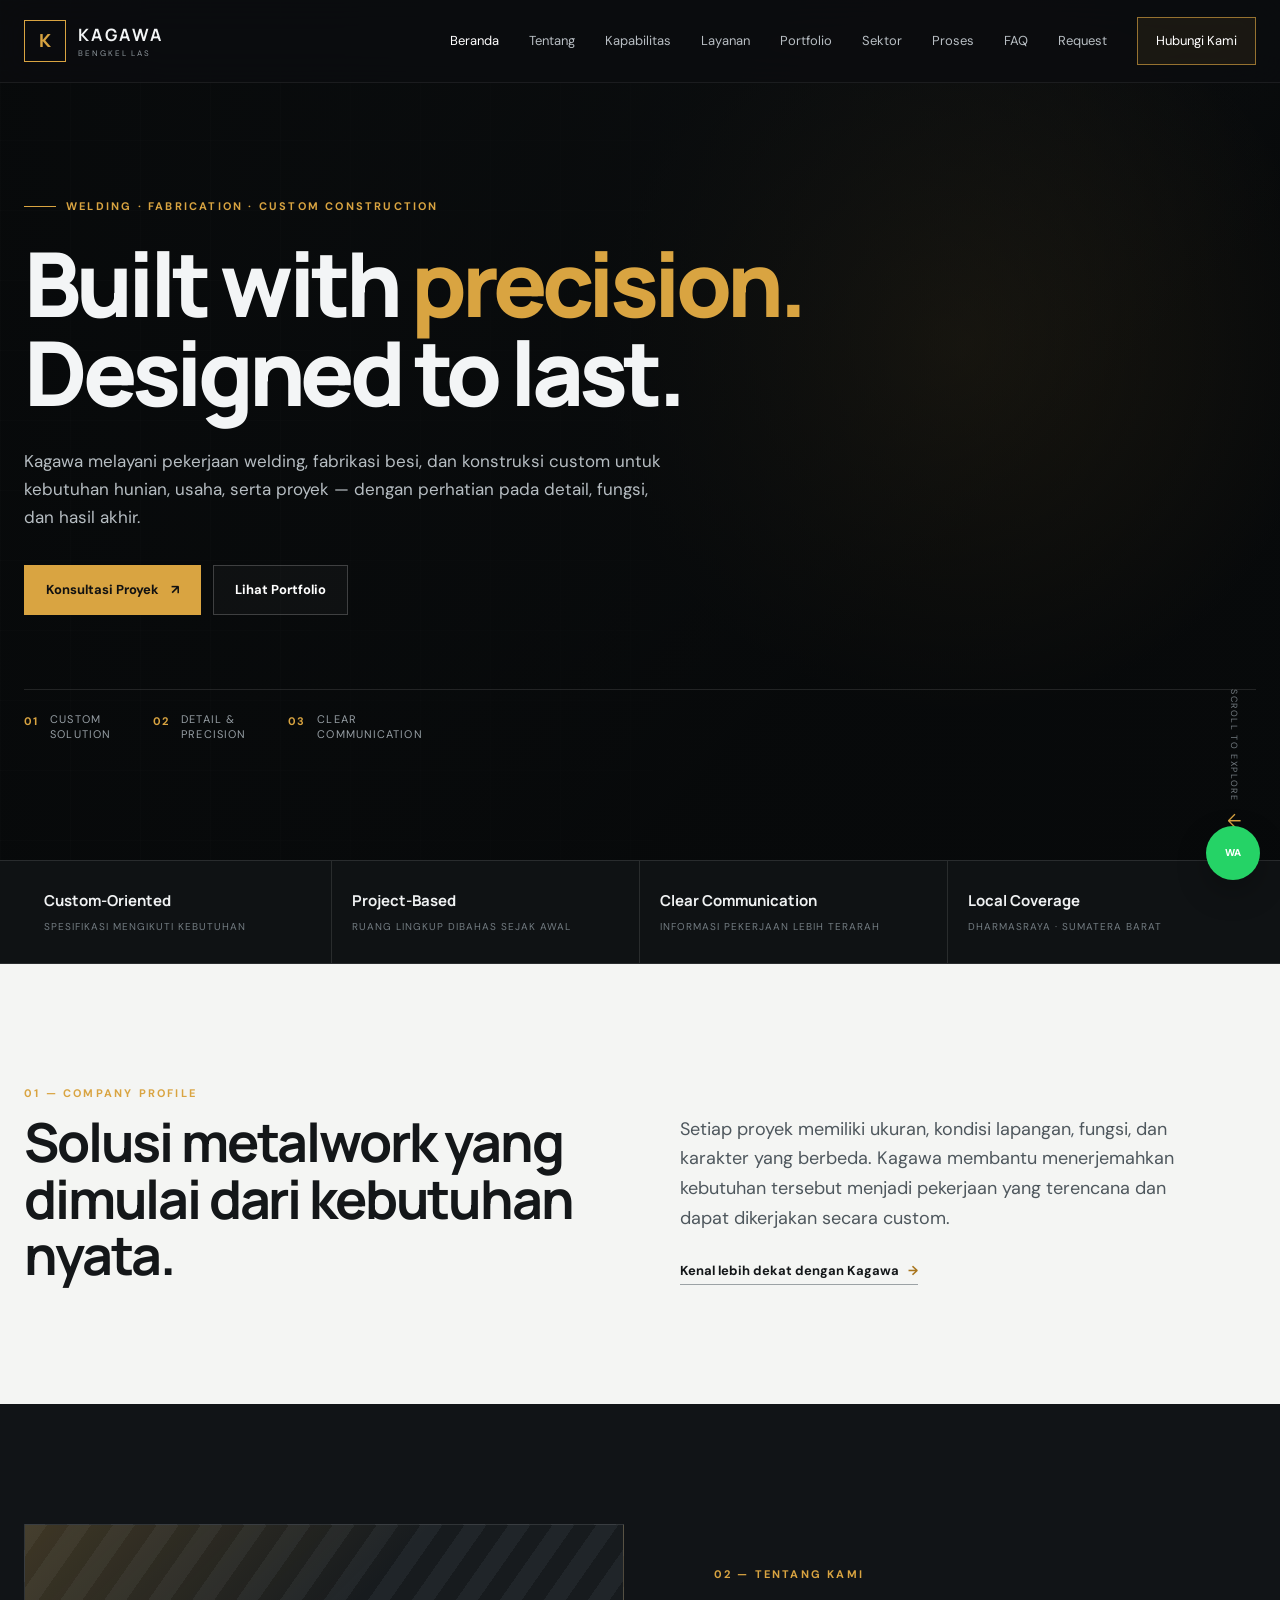
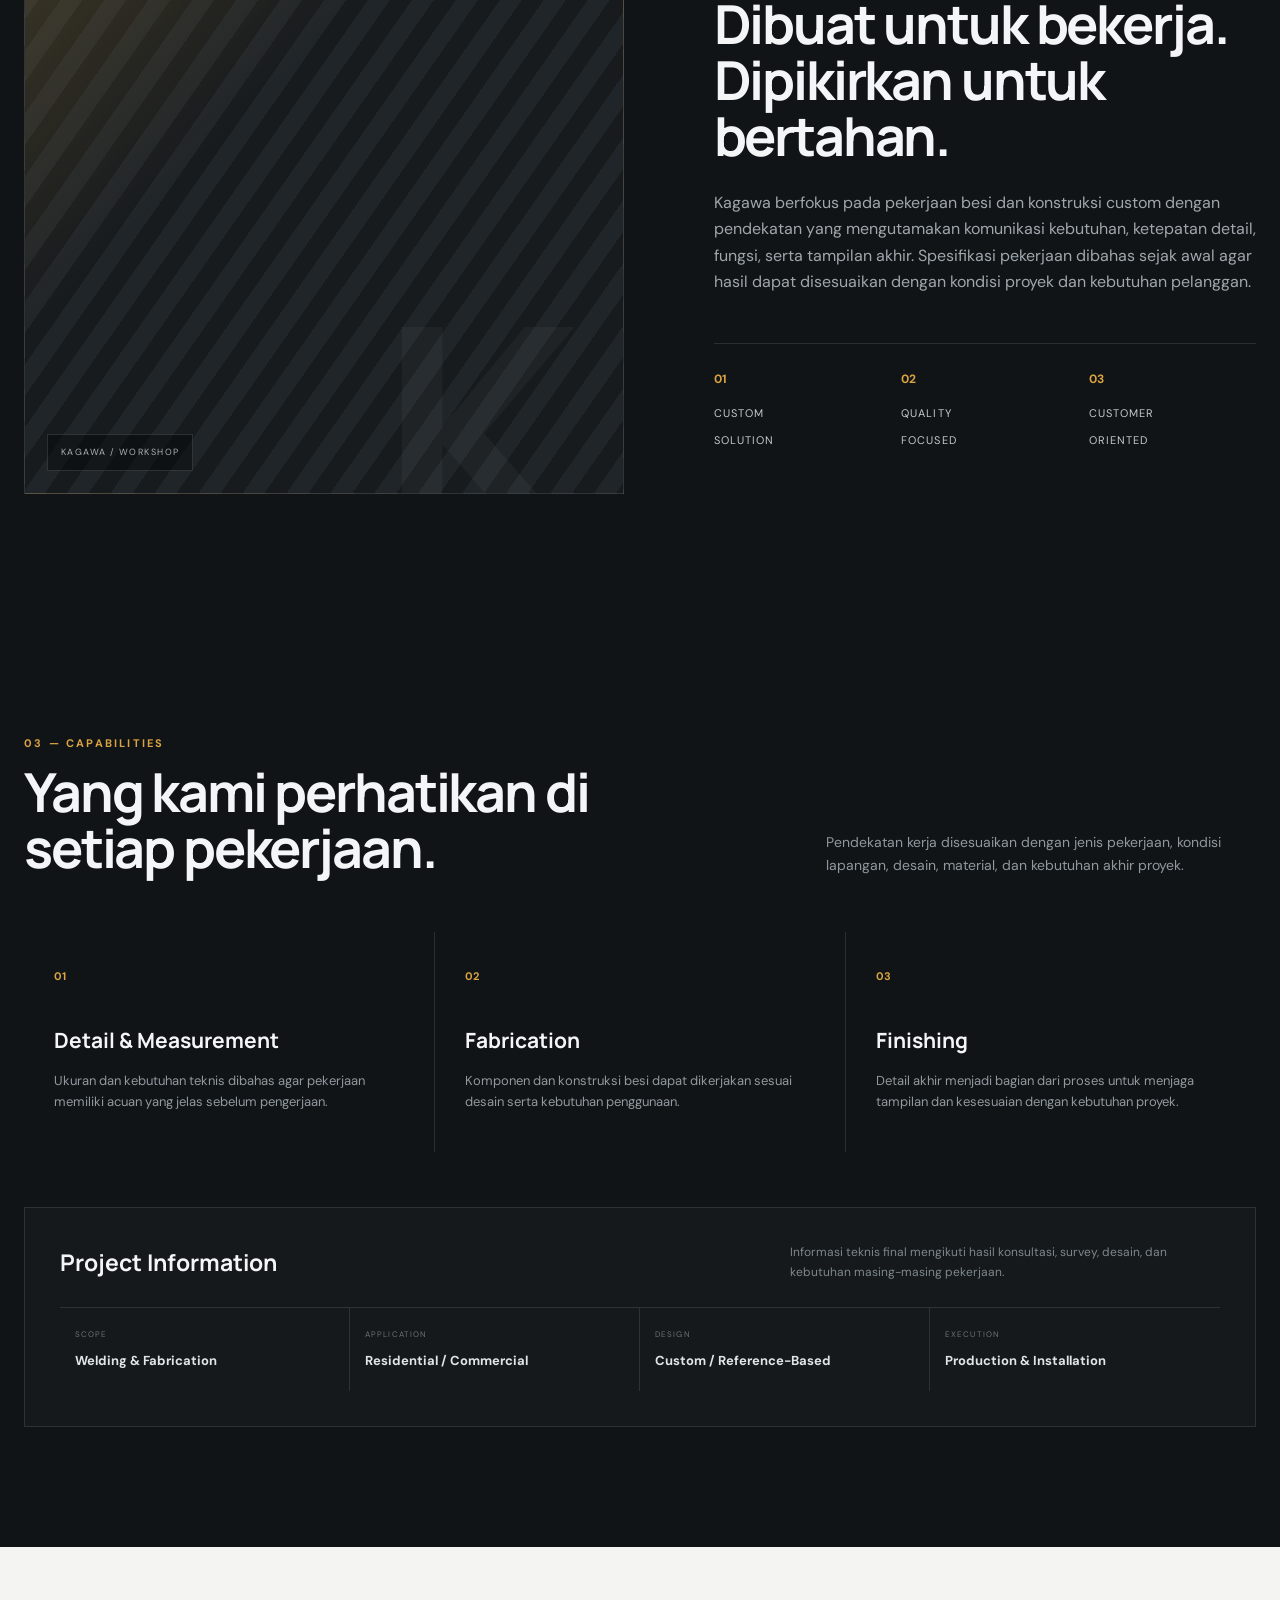
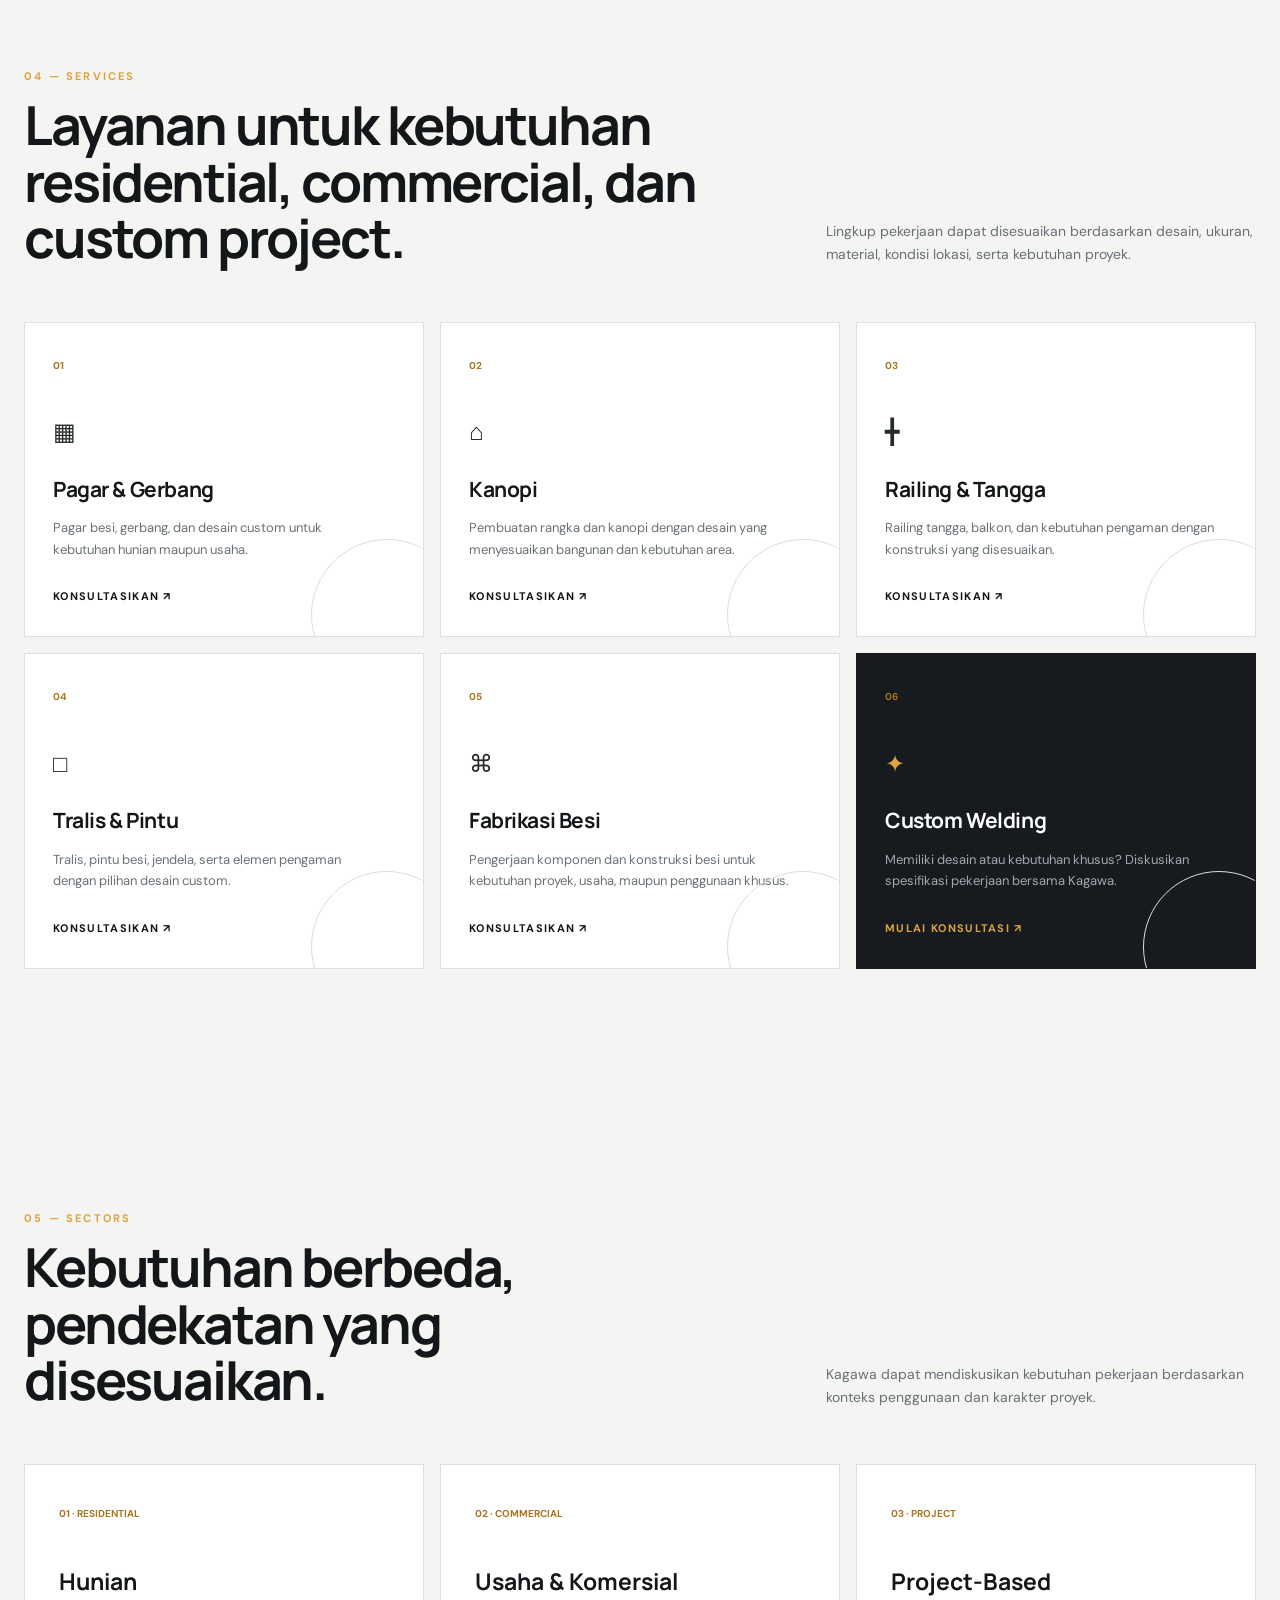
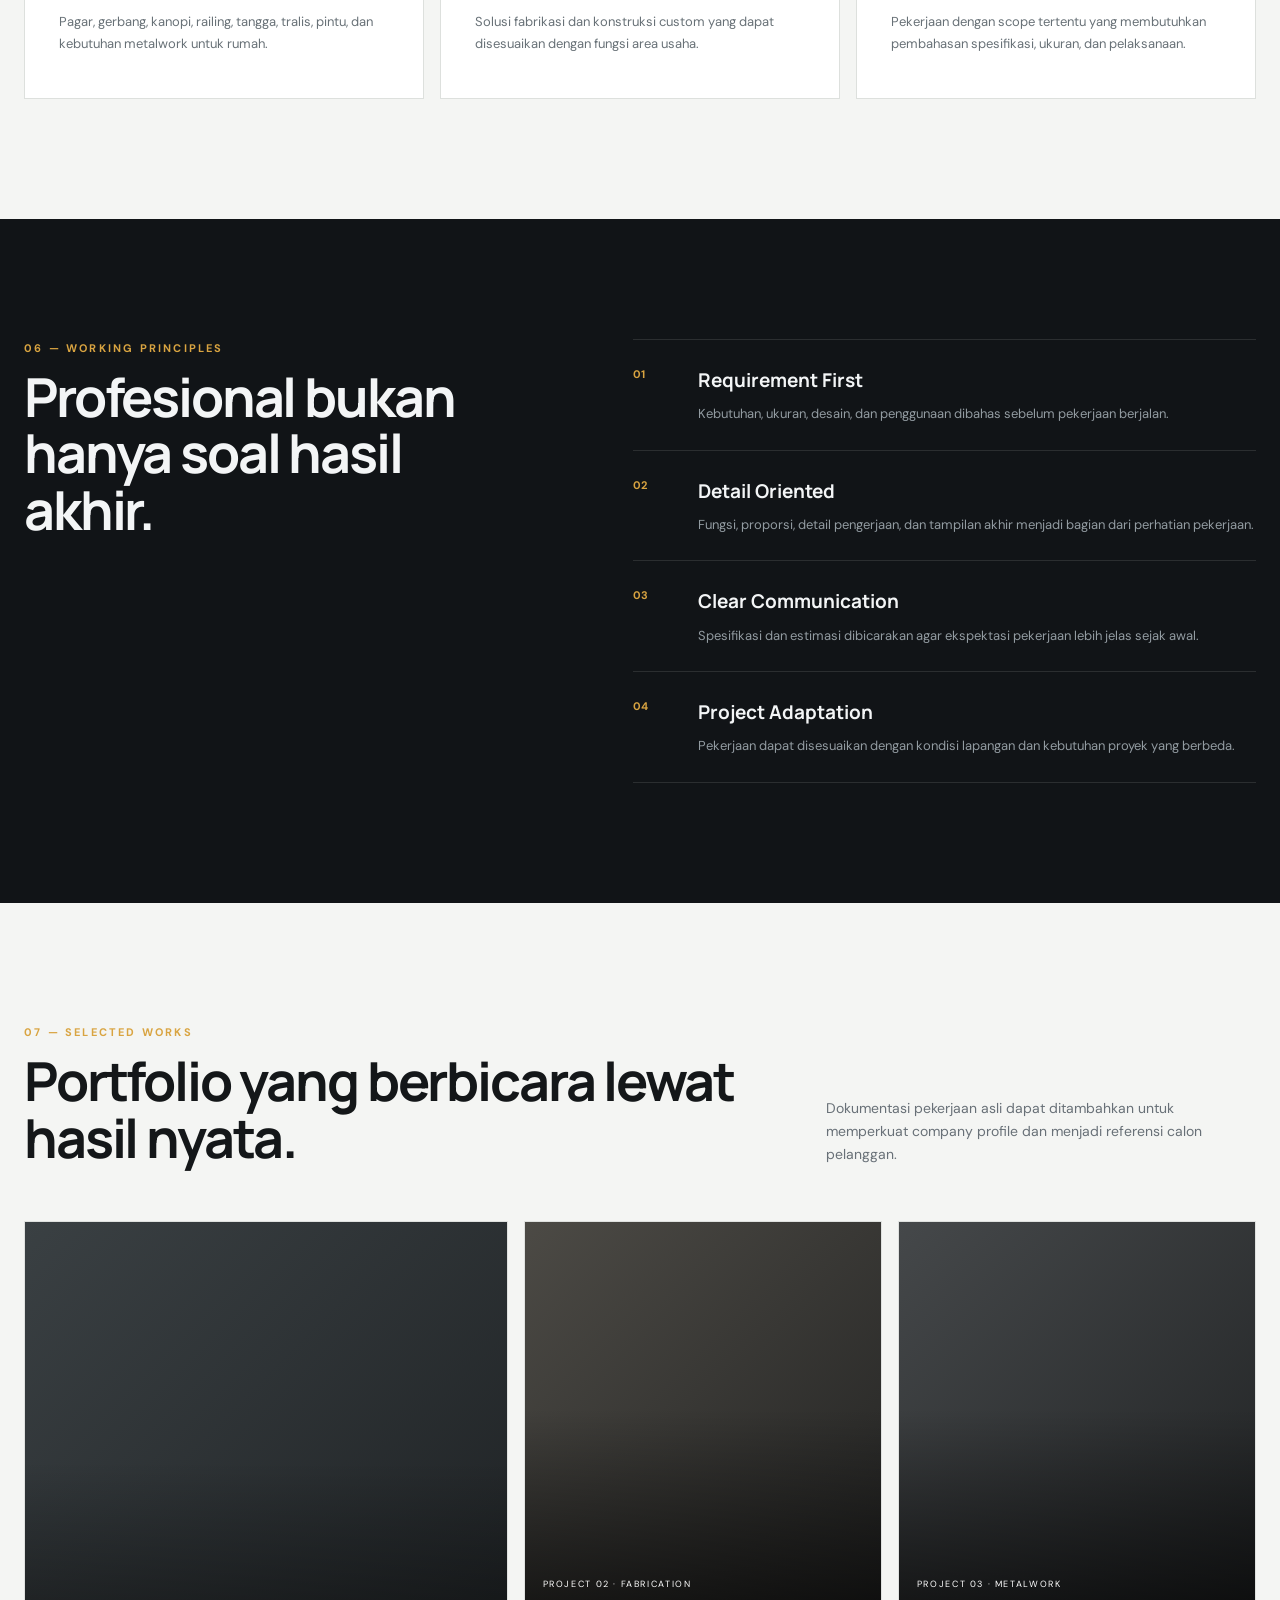
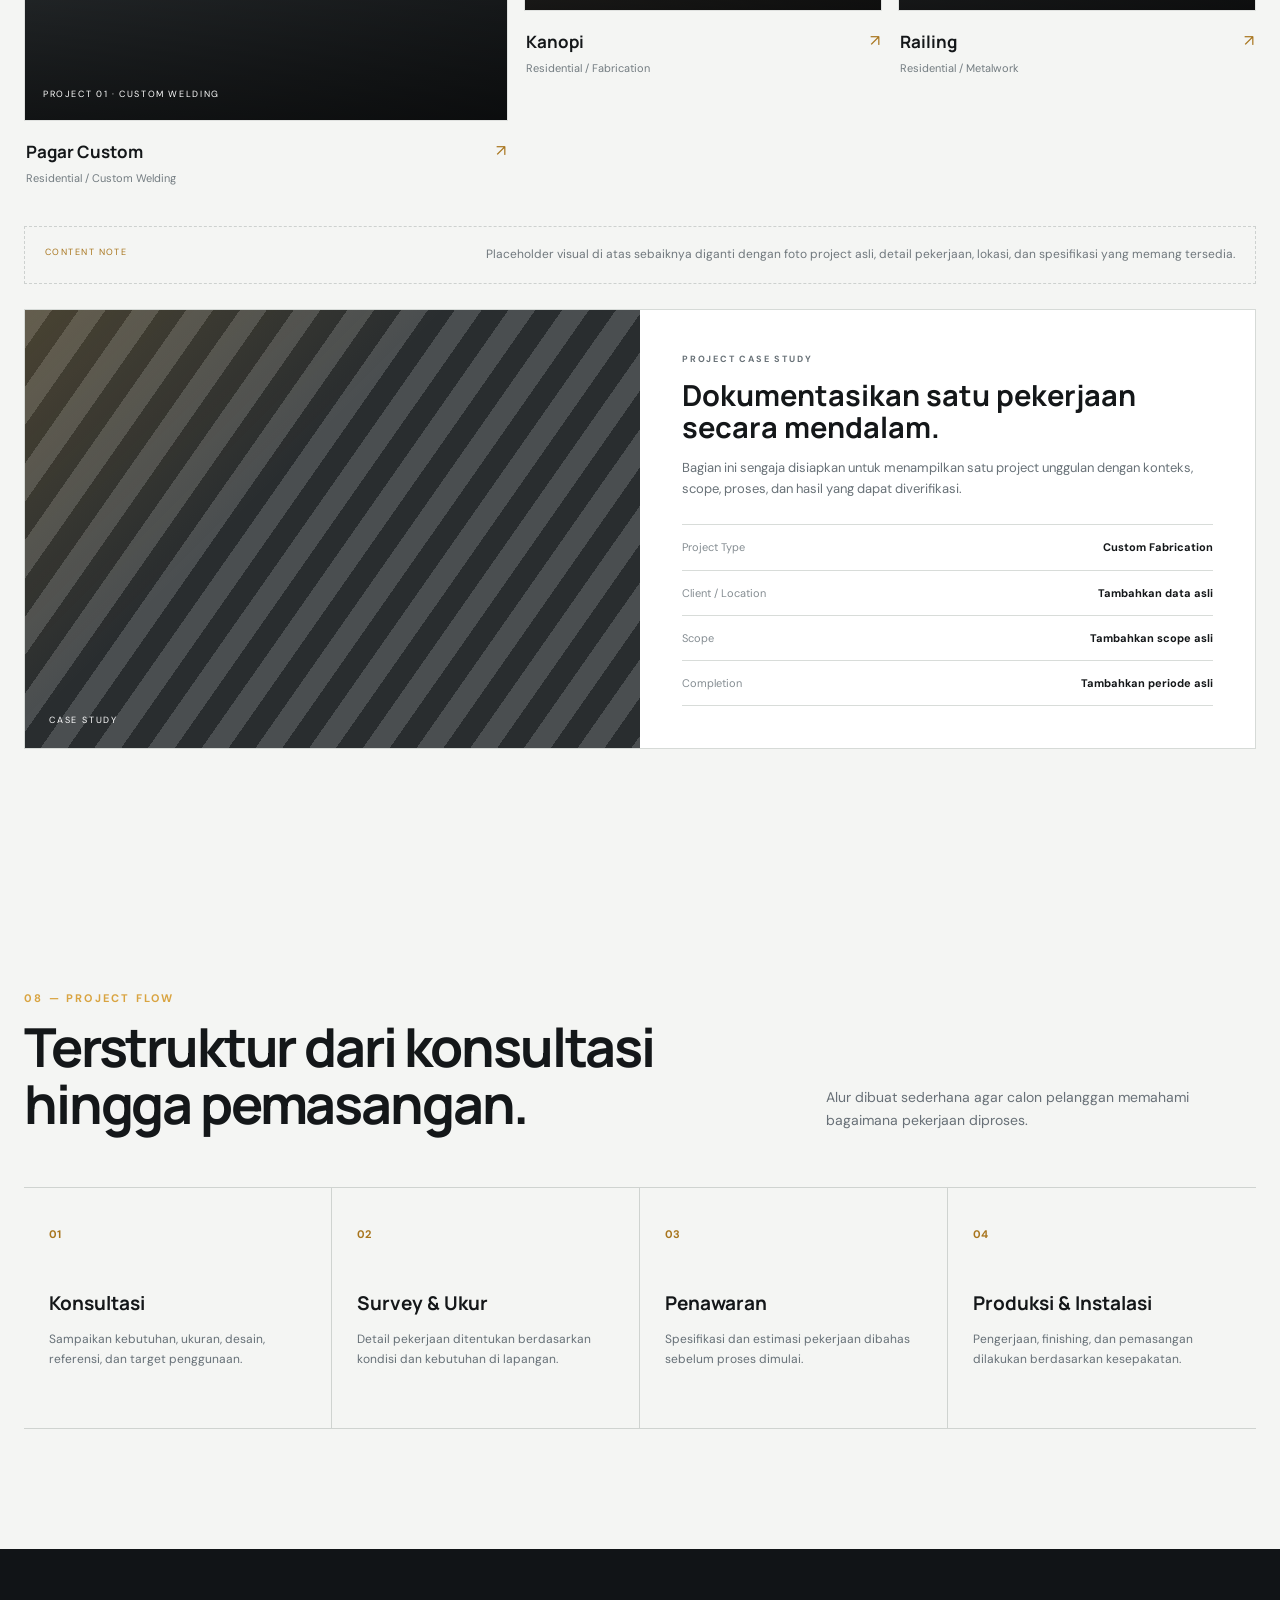
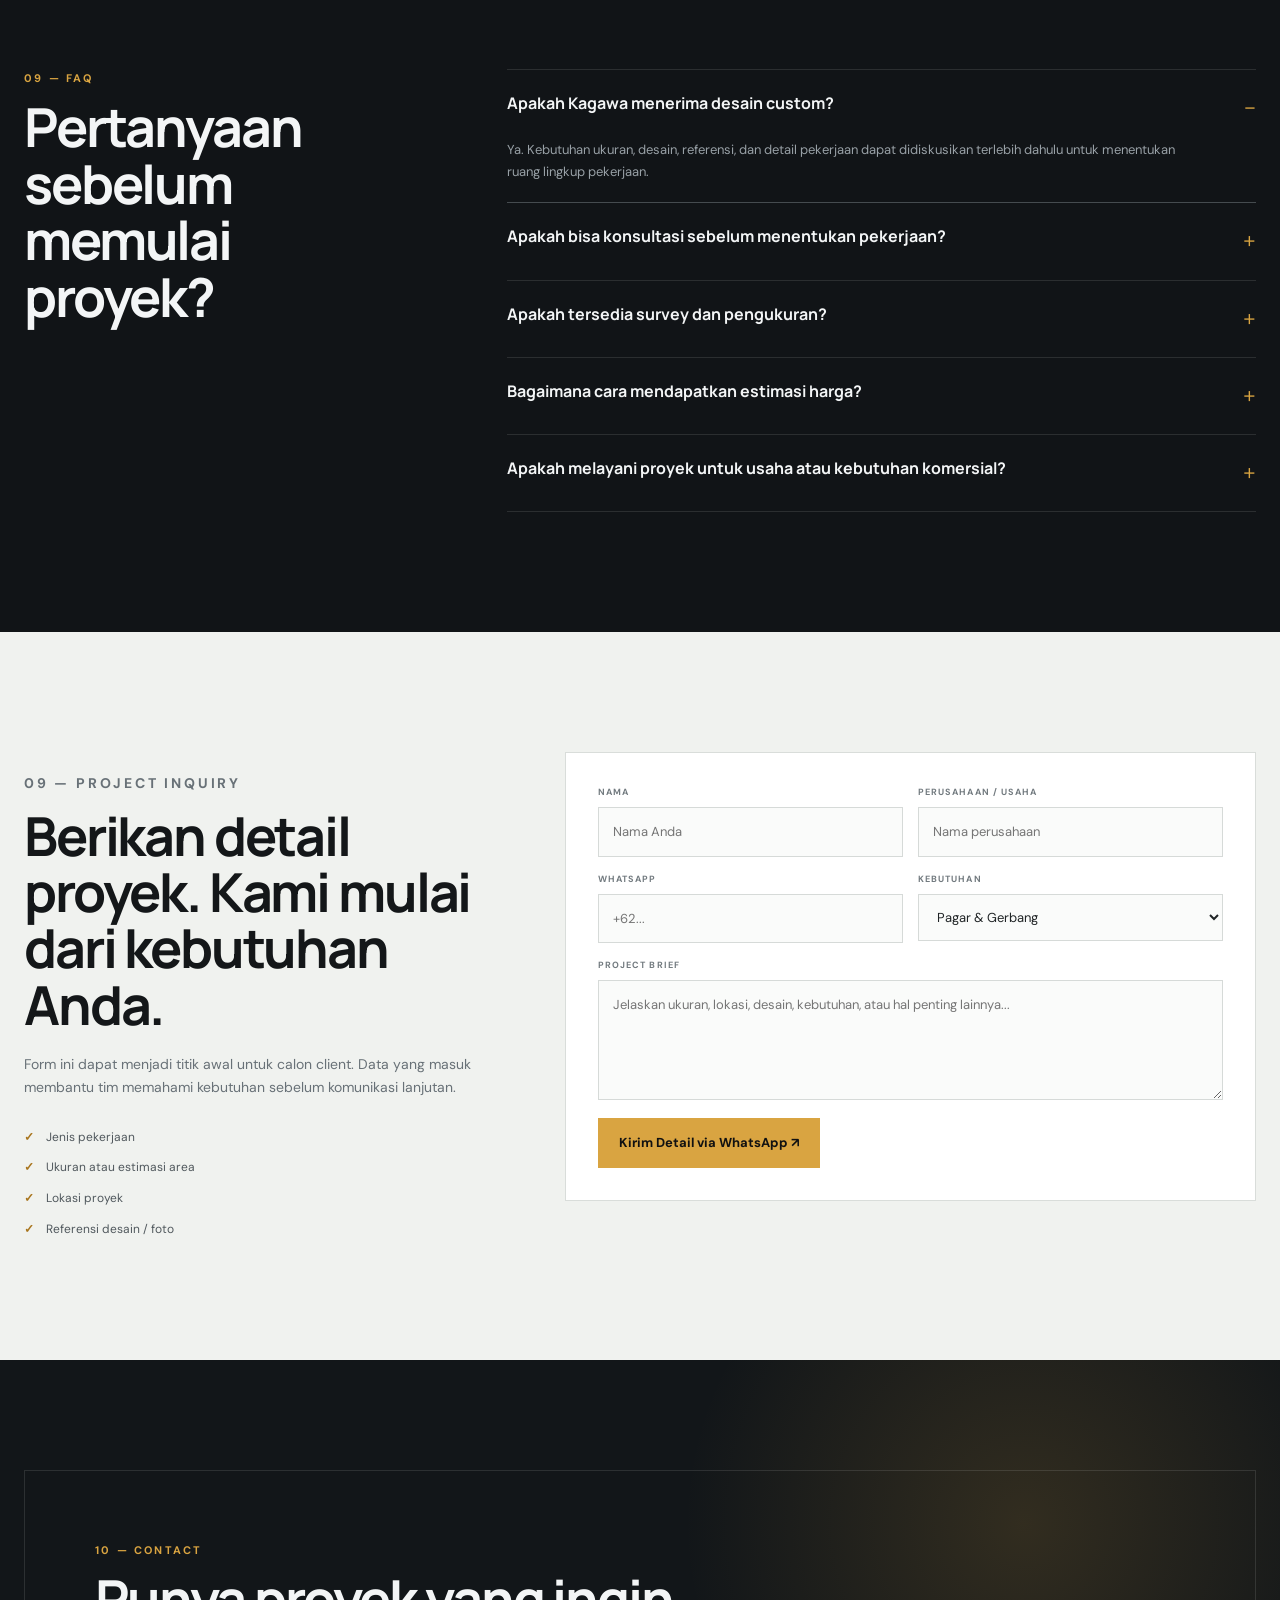
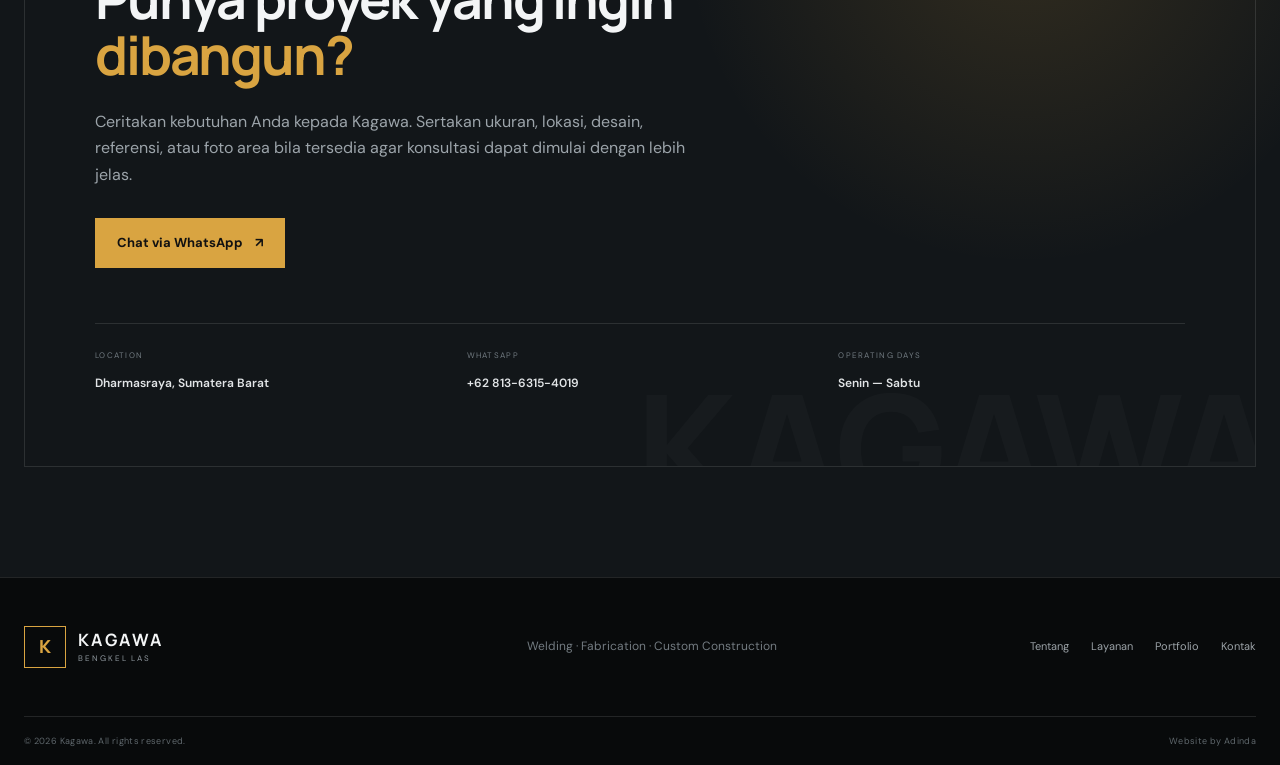
==== commit 7635b6cc: "Update index.html" ====
--- a/index.html
+++ b/index.html
@@ -495,14 +495,14 @@
       </p>
 
       <a class="btn btn-primary"
-         href="https://wa.me/6281363342574?text=Halo%20Kagawa%2C%20saya%20ingin%20konsultasi%20mengenai%20pekerjaan%20las%20atau%20fabrikasi."
+         href="https://wa.me/6281363154019?text=Halo%20Kagawa%2C%20saya%20ingin%20konsultasi%20mengenai%20pekerjaan%20las%20atau%20fabrikasi."
          target="_blank" rel="noopener">
         Chat via WhatsApp <span>↗</span>
       </a>
 
       <div class="contact-details">
         <div><small>LOCATION</small><strong>Dharmasraya, Sumatera Barat</strong></div>
-        <div><small>WHATSAPP</small><strong>+62 813-6334-2574</strong></div>
+        <div><small>WHATSAPP</small><strong>+62 813-6315-4019</strong></div>
         <div><small>OPERATING DAYS</small><strong>Senin — Sabtu</strong></div>
       </div>
     </div>
@@ -525,11 +525,11 @@
   </div>
   <div class="container footer-bottom">
     <span>© 2026 Kagawa. All rights reserved.</span>
-    <span>Website by Dinda</span>
+    <span>Website by Adinda</span>
   </div>
 </footer>
 
-<a class="floating-wa" href="https://wa.me/6281363342574" target="_blank" rel="noopener" aria-label="WhatsApp"
+<a class="floating-wa" href="https://wa.me/6281363154019" target="_blank" rel="noopener" aria-label="WhatsApp"
    style="position:fixed;right:20px;bottom:20px;width:54px;height:54px;display:grid;place-items:center;border-radius:50%;background:#25D366;color:#fff;font-weight:800;font-size:10px;z-index:90;box-shadow:0 12px 30px rgba(0,0,0,.25)">WA</a>
 
 <script src="kagawa_v4.js" defer></script>
